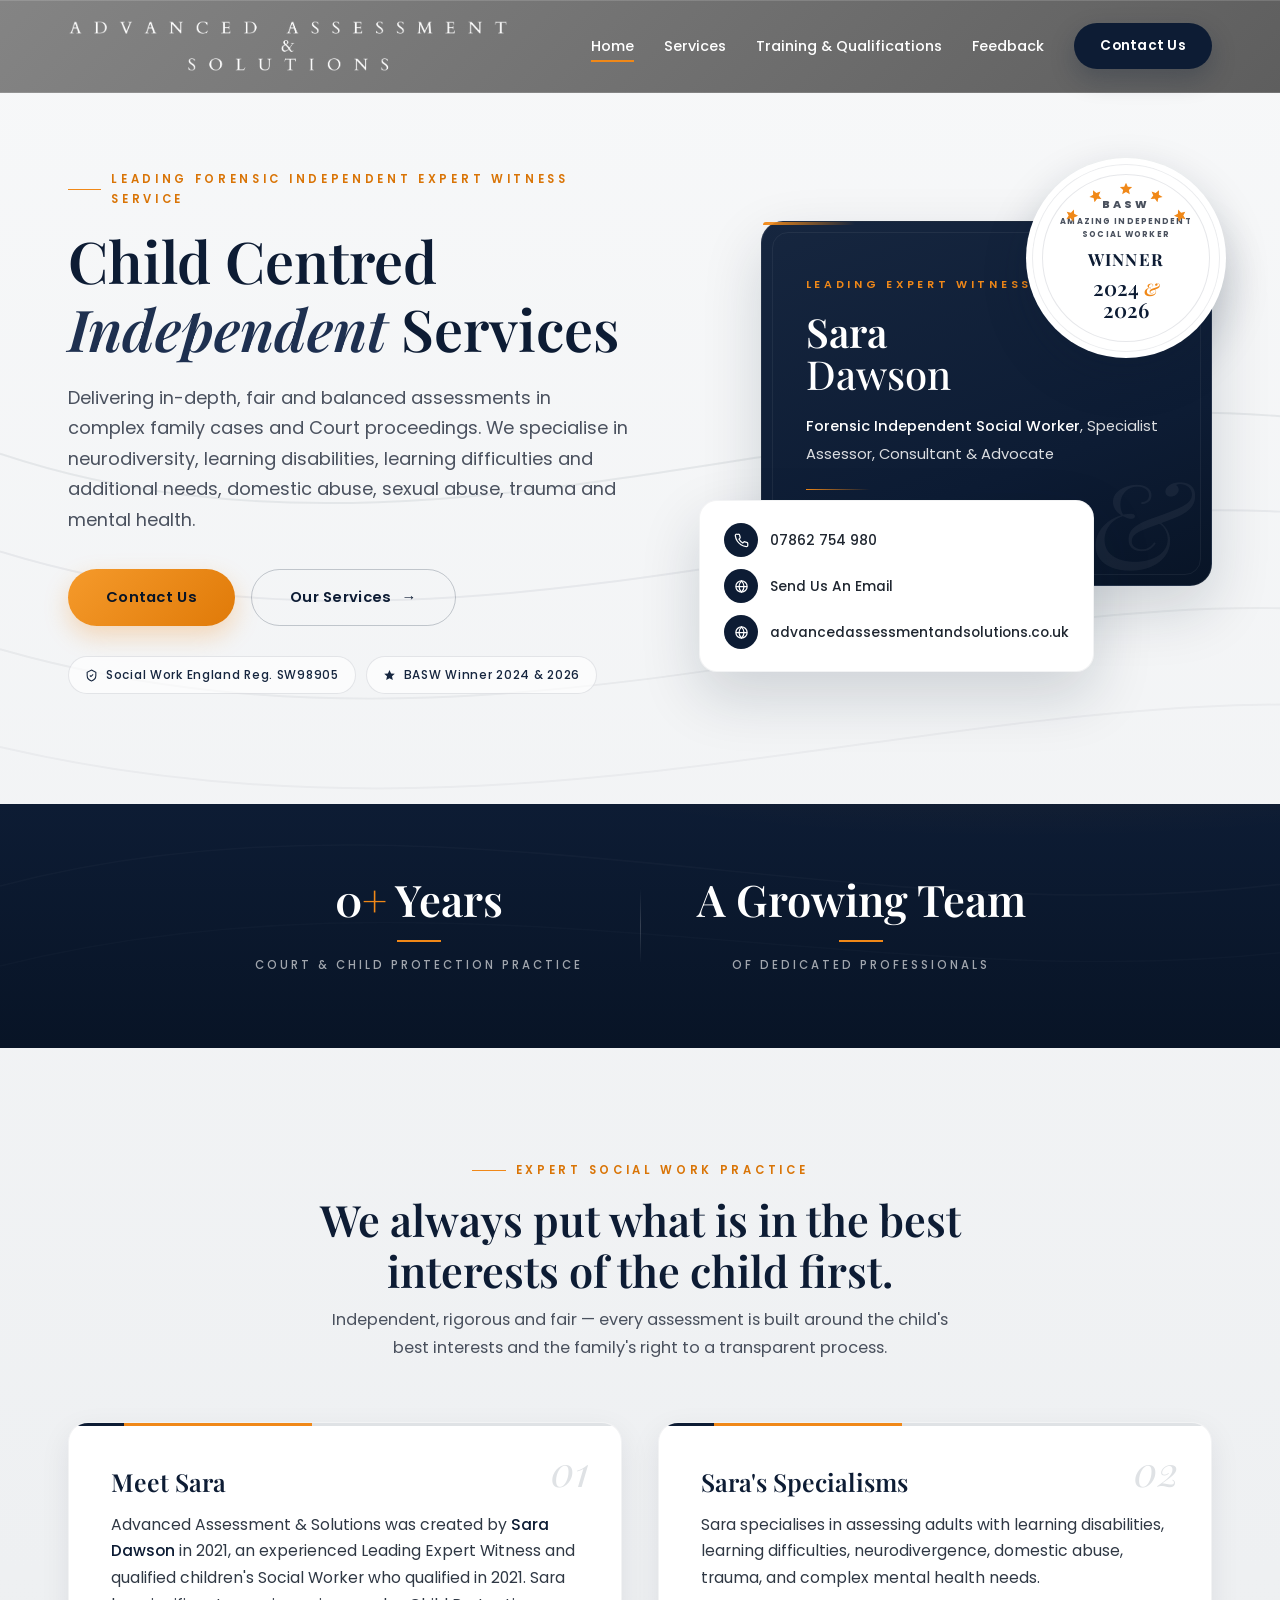
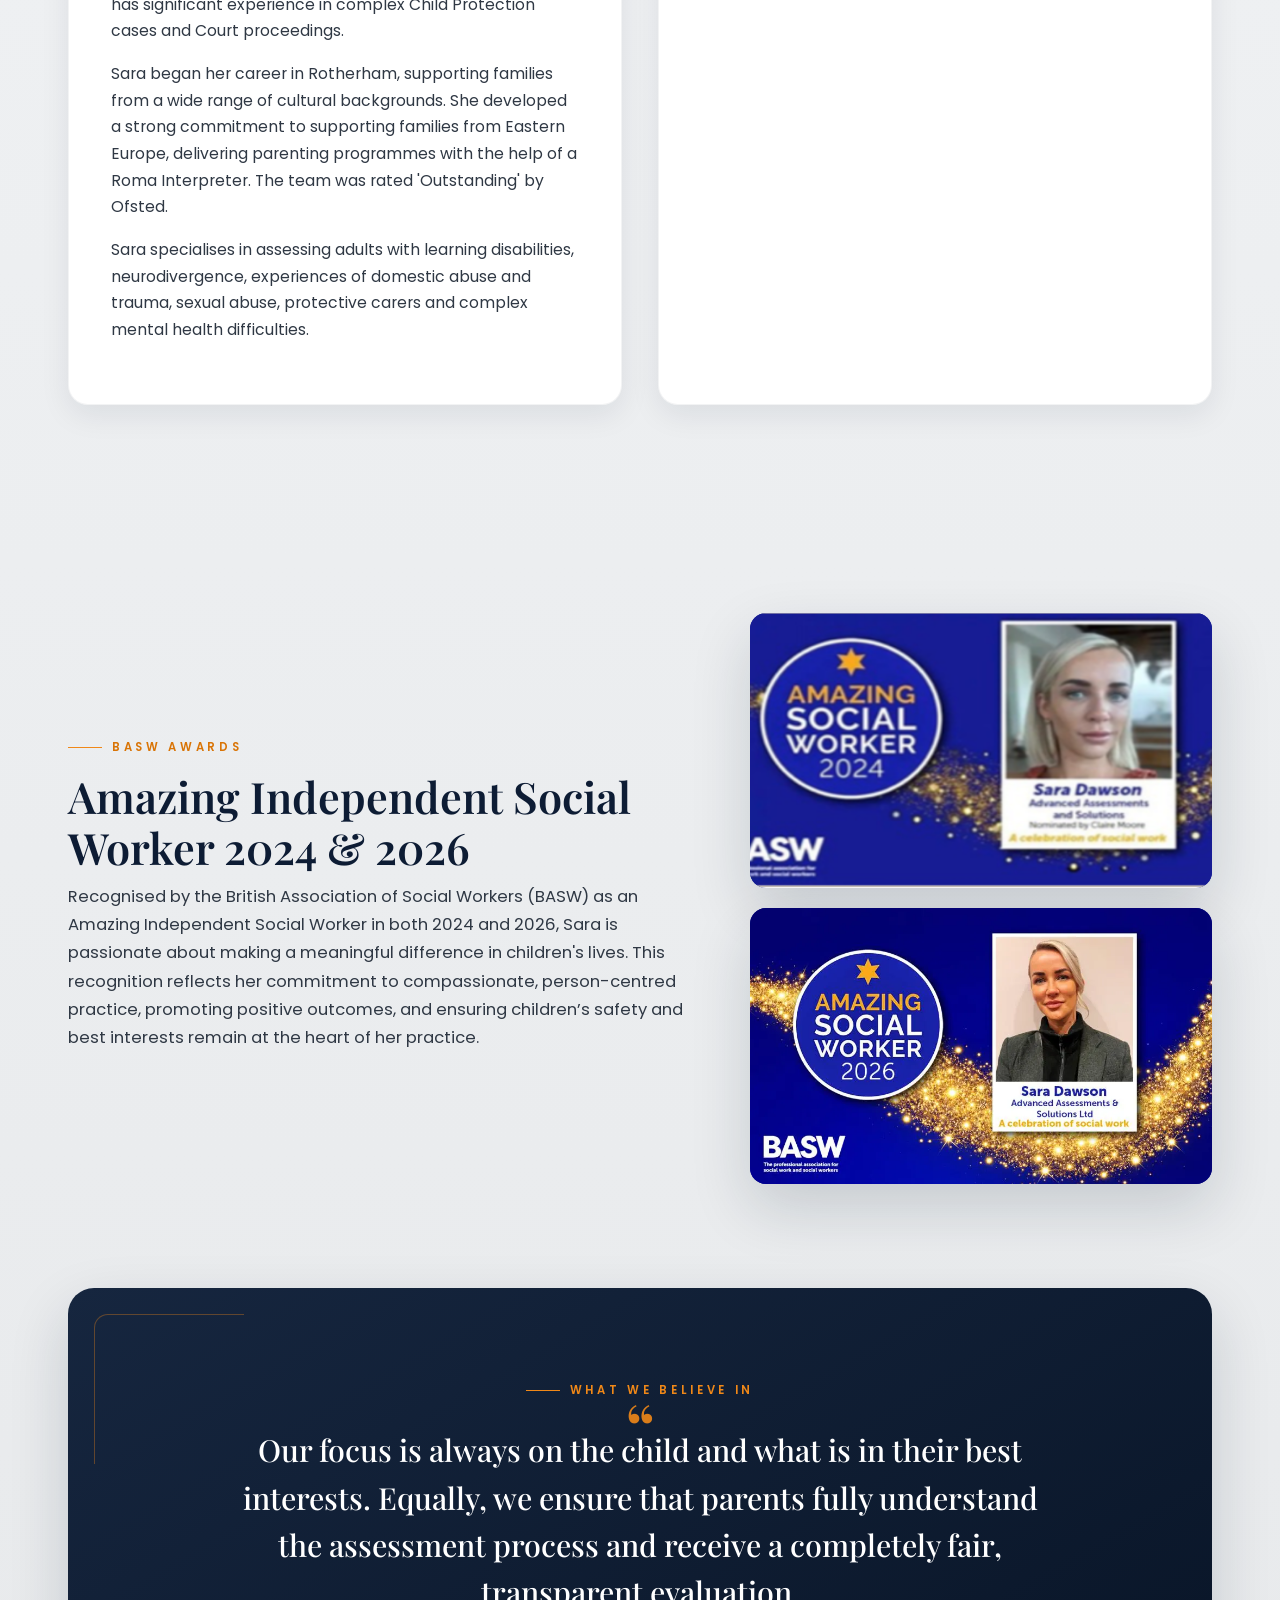
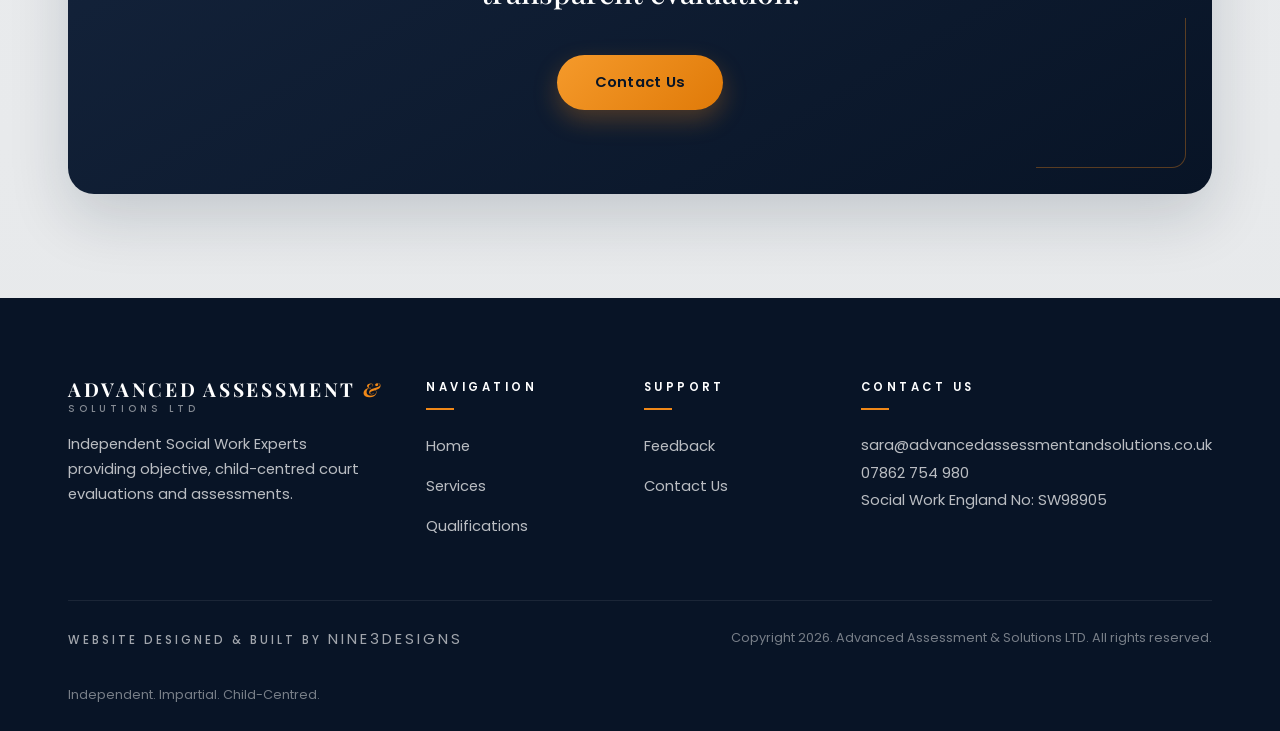
==== index.html @ 2640bdf4 "c" ====
<!DOCTYPE html>
<html lang="en-GB">
<head>
<meta charset="UTF-8">
<meta name="viewport" content="width=device-width, initial-scale=1.0">
<title>Advanced Assessment &amp; Solutions LTD | Independent Social Work Experts</title>
<meta name="description" content="Independent expert witness practice delivering child-centred court assessments, safeguarding, risk and carer assessments across the UK.">
<link rel="icon" href="data:image/svg+xml,%3Csvg xmlns='http://www.w3.org/2000/svg' viewBox='0 0 64 64'%3E%3Ccircle cx='32' cy='32' r='30' fill='%230d1c34'/%3E%3Ctext x='32' y='42' font-family='Georgia' font-size='26' fill='%23f08818' text-anchor='middle'%3EA%3C/text%3E%3C/svg%3E">
<link rel="preconnect" href="https://fonts.googleapis.com">
<link rel="preconnect" href="https://fonts.gstatic.com" crossorigin>
<link href="https://fonts.googleapis.com/css2?family=Playfair+Display:ital,wght@0,500;0,600;0,700;1,500;1,600&family=Poppins:wght@300;400;500;600&display=swap" rel="stylesheet">
<link rel="stylesheet" href="assets/css/style.css">
</head>
<body>

<!-- ================= HEADER ================= -->
<header class="header" id="header">
  <div class="container nav-container">
    <a href="index.html" class="brand-logo" aria-label="Advanced Assessment &amp; Solutions Ltd — Home">
      <img src="assets/images/logo-nav.png" alt="Advanced Assessment & Solutions Ltd">
    </a>
    <ul class="nav-links" id="navLinks">
      <li><a href="index.html" class="active">Home</a></li>
      <li><a href="services.html">Services</a></li>
      <li><a href="training.html">Training &amp; Qualifications</a></li>
      <li><a href="feedback.html">Feedback</a></li>
      <li><a href="contact.html" class="btn btn-navy">Contact Us</a></li>
    </ul>
    <button class="nav-toggle" id="navToggle" aria-label="Toggle navigation" aria-expanded="false">
      <span></span><span></span><span></span>
    </button>
  </div>
</header>

<!-- ================= HERO ================= -->
<section class="hero">
  <svg class="hero-contours" viewBox="0 0 1440 320" preserveAspectRatio="none" aria-hidden="true">
    <g fill="none" stroke="#0d1c34" stroke-width="1">
      <path d="M0,120 C240,200 480,60 720,110 C960,160 1200,40 1440,90" opacity=".07"/>
      <path d="M0,170 C260,250 500,110 740,160 C980,210 1220,90 1440,140" opacity=".06"/>
      <path d="M0,220 C280,300 520,160 760,210 C1000,260 1240,140 1440,190" opacity=".05"/>
      <path d="M0,270 C300,340 540,210 780,260 C1020,300 1260,190 1440,240" opacity=".04"/>
    </g>
  </svg>
  <div class="container hero-grid">
    <div class="hero-copy">
      <span class="kicker">Leading Forensic Independent Expert Witness Service</span>
      <h1>Child Centred <em>Independent</em> Services</h1>
      <p class="lead">Delivering in-depth, fair and balanced assessments in complex family cases and Court proceedings. We specialise in neurodiversity, learning disabilities, learning difficulties and additional needs, domestic abuse, sexual abuse, trauma and mental health.</p>
      <div class="hero-ctas">
        <a href="contact.html" class="btn btn-primary">Contact Us</a>
        <a href="services.html" class="btn btn-ghost">Our Services <span class="arrow">&rarr;</span></a>
      </div>
      <div class="hero-trust">
        <span class="trust-chip">
          <svg viewBox="0 0 24 24" fill="none" stroke="currentColor" stroke-width="2"><path d="M12 2l8 4v6c0 5-3.5 8.5-8 10-4.5-1.5-8-5-8-10V6l8-4z"/><path d="M9 12l2 2 4-4"/></svg>
          Social Work England Reg. SW98905
        </span>
        <span class="trust-chip">
          <svg viewBox="0 0 24 24" fill="currentColor"><path d="M12 2l2.9 6.3 6.9.6-5.2 4.6 1.5 6.7L12 16.9 5.9 20.2l1.5-6.7L2.2 8.9l6.9-.6L12 2z"/></svg>
          BASW Winner 2024 &amp; 2026
        </span>
      </div>
    </div>

    <div class="hero-visual">
      <div class="medallion">
        <div class="inner">
          <div class="stars">
            <svg viewBox="0 0 24 24"><path d="M12 2l2.9 6.3 6.9.6-5.2 4.6 1.5 6.7L12 16.9 5.9 20.2l1.5-6.7L2.2 8.9l6.9-.6L12 2z"/></svg>
            <svg viewBox="0 0 24 24"><path d="M12 2l2.9 6.3 6.9.6-5.2 4.6 1.5 6.7L12 16.9 5.9 20.2l1.5-6.7L2.2 8.9l6.9-.6L12 2z"/></svg>
            <svg viewBox="0 0 24 24"><path d="M12 2l2.9 6.3 6.9.6-5.2 4.6 1.5 6.7L12 16.9 5.9 20.2l1.5-6.7L2.2 8.9l6.9-.6L12 2z"/></svg>
            <svg viewBox="0 0 24 24"><path d="M12 2l2.9 6.3 6.9.6-5.2 4.6 1.5 6.7L12 16.9 5.9 20.2l1.5-6.7L2.2 8.9l6.9-.6L12 2z"/></svg>
            <svg viewBox="0 0 24 24"><path d="M12 2l2.9 6.3 6.9.6-5.2 4.6 1.5 6.7L12 16.9 5.9 20.2l1.5-6.7L2.2 8.9l6.9-.6L12 2z"/></svg>
          </div>
          <span class="org">BASW</span>
          <span class="role">Amazing Independent<br>Social Worker</span>
          <span class="win">WINNER</span>
          <span class="yr">2024 <span class="amp">&amp;</span><br>2026</span>
        </div>
      </div>

      <div class="cred-panel">
        <span class="cred-role">Leading Expert Witness</span>
        <div class="cred-name">Sara <span>Dawson</span></div>
        <span class="cred-mark" aria-hidden="true">&amp;</span>
        <div class="cred-lines">
          <b>Forensic Independent Social Worker</b>, Specialist Assessor, Consultant &amp; Advocate
        </div>
        <div class="cred-divider"></div>
        <span class="cred-reg"><span class="dot"></span> Social Work England No: SW98905</span>
      </div>

      <div class="contact-card">
        <a class="pill" href="tel:07862754980">
          <span class="icon"><svg viewBox="0 0 24 24" fill="none" stroke="currentColor" stroke-width="2"><path d="M22 16.9v3a2 2 0 0 1-2.2 2 19.8 19.8 0 0 1-8.6-3.1 19.5 19.5 0 0 1-6-6A19.8 19.8 0 0 1 2.1 4.2 2 2 0 0 1 4.1 2h3a2 2 0 0 1 2 1.7c.13.96.36 1.9.7 2.8a2 2 0 0 1-.45 2.1L8.1 9.9a16 16 0 0 0 6 6l1.3-1.3a2 2 0 0 1 2.1-.45c.9.34 1.84.57 2.8.7A2 2 0 0 1 22 16.9z"/></svg></span>
          07862 754 980
        </a>
        <a class="pill" href="https://advancedassessmentandsolutions.co.uk" target="_blank" rel="noopener">
                  <span class="icon"><svg viewBox="0 0 24 24" fill="none" stroke="currentColor" stroke-width="2"><circle cx="12" cy="12" r="9"/><path d="M3 12h18M12 3c2.5 2.6 4 5.6 4 9s-1.5 6.4-4 9c-2.5-2.6-4-5.6-4-9s1.5-6.4 4-9z"/></svg></span>
         Send Us An Email
        </a>
        <a class="pill" href="https://advancedassessmentandsolutions.co.uk" target="_blank" rel="noopener">
          <span class="icon"><svg viewBox="0 0 24 24" fill="none" stroke="currentColor" stroke-width="2"><circle cx="12" cy="12" r="9"/><path d="M3 12h18M12 3c2.5 2.6 4 5.6 4 9s-1.5 6.4-4 9c-2.5-2.6-4-5.6-4-9s1.5-6.4 4-9z"/></svg></span>
          advancedassessmentandsolutions.co.uk
        </a>
      </div>
    </div>
  </div>
</section>

<!-- ================= STATS ================= -->
<section class="stats-bar">
  <svg class="contours" viewBox="0 0 1440 320" preserveAspectRatio="none" aria-hidden="true">
    <g fill="none" stroke="#ffffff" stroke-width="1">
      <path d="M0,200 C300,120 600,260 900,180 C1140,120 1320,220 1440,180" opacity=".05"/>
      <path d="M0,250 C320,170 620,300 920,220 C1160,160 1330,260 1440,230" opacity=".04"/>
    </g>
  </svg>
  <div class="container stats-grid">
    <div class="stat-item reveal">
      <div class="stat-value"><span class="counter" data-count="13">0</span><span class="plus">+</span> Years</div>
      <div class="stat-rule"></div>
      <div class="stat-label">Court &amp; Child Protection Practice</div>
    </div>
    <div class="stat-item reveal" style="--d:.24s">
      <div class="stat-value">A Growing Team</div>
      <div class="stat-rule"></div>
      <div class="stat-label">Of Dedicated Professionals</div>
    </div>
  </div>
</section>

<!-- ================= EXPERTISE ================= -->
<section class="section">
  <div class="container">
    <div class="section-head reveal">
      <span class="kicker" style="justify-content:center">Expert Social Work Practice</span>
      <h2 class="h2">We always put what is in the best interests of the child first.</h2>
      <p class="sub">Independent, rigorous and fair — every assessment is built around the child's best interests and the family's right to a transparent process.</p>
    </div>
    <div class="expertise-grid">
      <article class="card reveal">
        <span class="card-num">01</span>
        <h3>Meet Sara</h3>
        <p>Advanced Assessment &amp; Solutions was created by <b>Sara Dawson</b> in 2021, an experienced Leading Expert Witness and qualified children's Social Worker who qualified in 2021. Sara has significant experience in complex Child Protection cases and Court proceedings.</p>
        <p>Sara began her career in Rotherham, supporting families from a wide range of cultural backgrounds. She developed a strong commitment to supporting families from Eastern Europe, delivering parenting programmes with the help of a Roma Interpreter. The team was rated 'Outstanding' by Ofsted.</p>
        <p>Sara specialises in assessing adults with learning disabilities, neurodivergence, experiences of domestic abuse and trauma, sexual abuse, protective carers and complex mental health difficulties.</p>
      </article>
      <article class="card reveal" style="--d:.15s">
        <span class="card-num">02</span>
        <h3>Sara's Specialisms</h3>
        <p>Sara specialises in assessing adults with learning disabilities, learning difficulties, neurodivergence, domestic abuse, trauma, and complex mental health needs.</p>
      </article>
    </div>
  </div>
</section>

<!-- ================= BASW AWARDS ================= -->
<section class="section">
  <div class="container">
    <div class="awards-grid">
      <div class="reveal">
        <span class="kicker">BASW Awards</span>
        <h2 class="h2">Amazing Independent Social Worker 2024 &amp; 2026</h2>
        <p>Recognised by the British Association of Social Workers (BASW) as an Amazing Independent Social Worker in both 2024 and 2026, Sara is passionate about making a meaningful difference in children's lives. This recognition reflects her commitment to compassionate, person-centred practice, promoting positive outcomes, and ensuring children&rsquo;s safety and best interests remain at the heart of her practice.</p>
      </div>
      <div class="award-photos reveal" style="--d:.15s">
        <figure class="award-photo">
          <img src="assets/images/basw-2024.png" alt="Sara Dawson &mdash; BASW Amazing Independent Social Worker 2024">
        </figure>
        <figure class="award-photo">
          <img src="assets/images/basw-2026.png" alt="Sara Dawson &mdash; BASW Amazing Independent Social Worker 2026">
        </figure>
      </div>
    </div>
  </div>
</section>

<!-- ================= ETHOS ================= -->
<section class="ethos-wrap">
  <div class="container">
    <div class="ethos reveal">
      <svg class="contours" viewBox="0 0 1440 320" preserveAspectRatio="none" aria-hidden="true">
        <g fill="none" stroke="#ffffff" stroke-width="1">
          <path d="M0,220 C280,140 560,280 840,200 C1080,140 1280,240 1440,200" opacity=".06"/>
          <path d="M0,270 C300,190 580,320 860,240 C1100,180 1300,280 1440,250" opacity=".05"/>
        </g>
      </svg>
      <span class="kicker">What We Believe In</span>
      <blockquote>Our focus is always on the child and what is in their best interests. Equally, we ensure that parents fully understand the assessment process and receive a completely fair, transparent evaluation.</blockquote>
      <a href="contact.html" class="btn btn-primary">Contact Us</a>
    </div>
  </div>
</section>

<!-- ================= FOOTER ================= -->
<footer class="footer">
  <div class="container">
    <div class="footer-grid">
      <div class="footer-brand">
        <a href="index.html" class="brand-logo">
          <span class="title">ADVANCED ASSESSMENT <span class="amp">&amp;</span></span>
          <span class="subtitle" style="color:rgba(255,255,255,.5)">Solutions Ltd</span>
        </a>
        <p>Independent Social Work Experts providing objective, child-centred court evaluations and assessments.</p>
      </div>
      <div>
        <h5>Navigation</h5>
        <ul>
          <li><a href="index.html">Home</a></li>
          <li><a href="services.html">Services</a></li>
          <li><a href="training.html">Qualifications</a></li>
            </ul>
      </div>
      <div>
        <h5>Support</h5>
        <ul>
          <li><a href="feedback.html">Feedback</a></li>
          <li><a href="contact.html">Contact Us</a></li>
        </ul>
      </div>
      <div class="footer-contact">
        <h5>Contact Us</h5>
        <p>
          <a href="mailto:sara@advancedassessmentandsolutions.co.uk">sara@advancedassessmentandsolutions.co.uk</a><br>
          <a href="tel:07862754980">07862 754 980</a><br>
          Social Work England No: SW98905
        </p>
      </div>
    </div>
    <div class="footer-bottom">
      <p class="stat-label">Website designed &amp; built by <a href="https://nine3designs.co.uk">Nine3Designs</a></p>
      <span>Copyright 2026. Advanced Assessment &amp; Solutions LTD. All rights reserved.</span>
      <span>Independent. Impartial. Child-Centred.</span>
    </div>
  </div>
</footer>

<script src="assets/js/main.js" defer></script>
</body>
</html>
---- assets/css/style.css ----
/* ==========================================================
   ADVANCED ASSESSMENT & SOLUTIONS — PREMIUM RESTYLE v2
   Palette drawn from the approved roller banner:
   deep navy · silver gradient · slate · amber accent
   ========================================================== */
:root{
  --navy-950:#081426;
  --navy-900:#0d1c34;
  --navy-800:#16263f;
  --navy-700:#1e3050;
  --ink:#1f2630;
  --body:#2f3844;
  --slate:#4a515e;
  --silver-50:#f6f7f8;
  --silver-100:#eef0f2;
  --silver-300:#dfe2e5;
  --paper:#ffffff;
  --amber:#f08818;
  --amber-deep:#d97406;
  --amber-tint:#fdebd7;
  --serif:'Playfair Display',Georgia,serif;
  --sans:'Poppins',-apple-system,BlinkMacSystemFont,sans-serif;
  --ease:cubic-bezier(.16,1,.3,1);
  --shadow-soft:0 10px 30px rgba(13,28,52,.08);
  --shadow-lift:0 24px 60px rgba(13,28,52,.16);
}
*,*::before,*::after{box-sizing:border-box;margin:0;padding:0}
html{scroll-behavior:smooth}
body{
  font-family:var(--sans);
  color:var(--body);
  background:linear-gradient(180deg,#f7f8f9 0%,#eef0f2 40%,#e6e8ea 100%);
  line-height:1.7;
  font-size:16.5px;
  -webkit-font-smoothing:antialiased;
  overflow-x:hidden;
}
h1,h2,h3,h4{font-family:var(--serif);color:var(--navy-900);line-height:1.18;font-weight:600}
p{margin-bottom:1rem}
a{text-decoration:none;color:inherit;transition:color .3s var(--ease)}
img,svg{display:block}
.container{max-width:1200px;margin:0 auto;padding:0 28px;width:100%}

/* ---------- shared type helpers ---------- */
.kicker{
  display:inline-flex;align-items:center;gap:10px;
  font-size:.72rem;font-weight:600;letter-spacing:.32em;text-transform:uppercase;
  color:var(--amber-deep);
}
.kicker::before{content:'';width:34px;height:1px;background:var(--amber)}
.h2{font-size:clamp(1.9rem,3.6vw,2.7rem);margin:14px 0 10px}
.sub{max-width:640px;color:var(--slate);font-weight:400;font-size:1.02rem}

/* ---------- buttons ---------- */
.btn{
  position:relative;display:inline-flex;align-items:center;justify-content:center;gap:10px;
  padding:15px 38px;border-radius:999px;font-weight:600;font-size:.92rem;
  letter-spacing:.02em;overflow:hidden;cursor:pointer;border:none;
  transition:transform .35s var(--ease),box-shadow .35s var(--ease),background .35s var(--ease),color .35s var(--ease),border-color .35s var(--ease);
}
.btn::after{ /* shine sweep */
  content:'';position:absolute;top:0;left:-80%;width:50%;height:100%;
  background:linear-gradient(105deg,transparent,rgba(255,255,255,.35),transparent);
  transform:skewX(-20deg);transition:left .6s var(--ease);
}
.btn:hover::after{left:130%}
.btn-primary{
  background:linear-gradient(135deg,#f59a2b,#e07a08);color:var(--navy-950);
  box-shadow:0 10px 24px rgba(240,136,24,.28);
}
.btn-primary:hover{transform:translateY(-3px);box-shadow:0 16px 34px rgba(240,136,24,.4)}
.btn-ghost{
  background:transparent;color:var(--navy-900);
  border:1.5px solid rgba(13,28,52,.22);
}
.btn-ghost:hover{border-color:var(--navy-900);background:rgba(255,255,255,.7);transform:translateY(-3px)}
.btn-navy{background:var(--navy-900);color:#fff;box-shadow:0 10px 24px rgba(13,28,52,.25)}
.btn-navy:hover{background:var(--navy-700);transform:translateY(-3px)}

/* ==========================================================
   HEADER — ivory glass, condenses on scroll
   ========================================================== */
.header{
  position:fixed;top:0;left:0;right:0;z-index:1000;
  background:rgba(255,255,255,.82);
  -webkit-backdrop-filter:blur(14px);backdrop-filter:blur(14px);
  border-bottom:1px solid rgba(13,28,52,.07);
  transition:padding .4s var(--ease),box-shadow .4s var(--ease),background .4s var(--ease);
}
.header .nav-container{display:flex;justify-content:space-between;align-items:center;height:92px;transition:height .4s var(--ease)}
.header.scrolled{background:rgba(255,255,255,.94);box-shadow:0 8px 30px rgba(13,28,52,.09)}
.header.scrolled .nav-container{height:66px}
.brand-logo{display:flex;flex-direction:column;line-height:1.15}
.brand-logo .title{
  font-family:var(--serif);font-size:1.28rem;font-weight:700;letter-spacing:.14em;
  color:var(--navy-900);white-space:nowrap;
}
.brand-logo .title .amp{color:var(--amber);font-style:italic}
.brand-logo .subtitle{
  font-size:.6rem;letter-spacing:.42em;text-transform:uppercase;color:var(--slate);
  font-weight:500;margin-top:3px;
}
.nav-links{display:flex;gap:30px;align-items:center;list-style:none}
.nav-links a:not(.btn){
  font-weight:500;font-size:.9rem;color:var(--navy-900);position:relative;padding:6px 0;
}
.nav-links a:not(.btn)::after{
  content:'';position:absolute;bottom:0;left:50%;width:0;height:2px;background:var(--amber);
  transition:width .35s var(--ease),left .35s var(--ease);
}
.nav-links a:not(.btn):hover::after,.nav-links a.active::after{width:100%;left:0}
.nav-links .btn{padding:11px 26px;font-size:.85rem}
.nav-toggle{display:none;background:none;border:none;cursor:pointer;padding:8px}
.nav-toggle span{display:block;width:22px;height:2px;background:var(--navy-900);margin:5px 0;transition:all .3s var(--ease)}

/* ==========================================================
   HERO — silver canvas, drifting contours, credential panel
   ========================================================== */
.hero{
  position:relative;padding:170px 0 110px;overflow:hidden;
}
.hero-contours{
  position:absolute;left:0;right:0;bottom:-40px;width:220%;max-width:none;
  animation:drift 46s linear infinite alternate;
  pointer-events:none;
}
@keyframes drift{from{transform:translateX(-6%)}to{transform:translateX(0%)}}
.hero-grid{
  position:relative;display:grid;grid-template-columns:1.05fr .95fr;gap:64px;align-items:center;
}
.hero-copy>*{opacity:0;transform:translateY(26px);animation:rise .9s var(--ease) forwards}
.hero-copy .kicker{animation-delay:.05s}
.hero-copy h1{animation-delay:.15s;font-size:clamp(2.4rem,4.6vw,3.6rem);margin:18px 0 20px}
.hero-copy h1 em{font-style:italic;color:var(--navy-700)}
.hero-copy .lead{font-size:1.12rem;font-weight:400;color:var(--slate);max-width:560px;margin-bottom:34px;animation-delay:.25s}
.hero-ctas{display:flex;gap:16px;flex-wrap:wrap;animation-delay:.35s;margin-bottom:30px}
.hero-trust{display:flex;gap:10px;flex-wrap:wrap;animation-delay:.5s}
.trust-chip{
  display:inline-flex;align-items:center;gap:8px;font-size:.74rem;font-weight:500;
  letter-spacing:.06em;color:var(--navy-800);
  background:rgba(255,255,255,.65);border:1px solid rgba(13,28,52,.1);
  padding:8px 16px;border-radius:999px;backdrop-filter:blur(6px);
}
.trust-chip svg{width:13px;height:13px;flex:none}

@keyframes rise{to{opacity:1;transform:none}}

/* --- credential composition (right) --- */
.hero-visual{position:relative;min-height:480px}
.cred-panel{
  position:absolute;inset:6% 0 18% 12%;
  background:linear-gradient(160deg,var(--navy-800) 0%,var(--navy-900) 65%,var(--navy-950) 100%);
  border-radius:22px;border:1px solid rgba(255,255,255,.08);
  box-shadow:var(--shadow-lift);
  padding:46px 44px;color:#fff;display:flex;flex-direction:column;justify-content:center;
  opacity:0;animation:rise 1s var(--ease) .3s forwards;
}
.cred-panel::before{ /* amber corner accent */
  content:'';position:absolute;top:0;left:1px;width:92px;height:3px;
  background:linear-gradient(270deg,transparent,var(--amber));
  border-radius:22px 0 8px 0;
}
.cred-mark{position:absolute;right:22px;bottom:6px;font-family:var(--serif);font-style:italic;font-size:7.5rem;line-height:1;color:rgba(255,255,255,.055);pointer-events:none;user-select:none}
.cred-panel::after{
  content:'';position:absolute;inset:10px;border:1px solid rgba(255,255,255,.06);border-radius:16px;pointer-events:none;
}
.cred-role{
  font-size:.68rem;letter-spacing:.34em;text-transform:uppercase;color:var(--amber);
  font-weight:600;margin-bottom:16px;
}
.cred-name{font-family:var(--serif);font-size:2.5rem;font-weight:600;color:#fff;line-height:1.05;margin-bottom:18px}
.cred-name span{display:block;font-style:normal;font-weight:500}
.cred-lines{font-size:.92rem;font-weight:400;color:rgba(255,255,255,.85);line-height:1.9}
.cred-lines b{font-weight:500;color:#fff}
.cred-divider{height:1px;background:linear-gradient(90deg,var(--amber),transparent);margin:20px 0;width:64px}
.cred-reg{
  display:inline-flex;align-items:center;gap:10px;font-size:.78rem;letter-spacing:.08em;
  color:rgba(255,255,255,.75);
}
.cred-reg .dot{width:7px;height:7px;border-radius:50%;background:var(--amber);box-shadow:0 0 12px rgba(240,136,24,.8)}

.contact-card{
  position:absolute;left:0;bottom:0;z-index:3;
  background:var(--paper);border-radius:18px;box-shadow:var(--shadow-lift);
  padding:22px 24px;display:flex;flex-direction:column;gap:12px;min-width:320px;
  border:1px solid rgba(13,28,52,.05);
  opacity:0;animation:rise .9s var(--ease) .55s forwards;
}
.pill{
  display:flex;align-items:center;gap:12px;font-size:.86rem;font-weight:500;color:var(--ink);
  transition:transform .3s var(--ease);
}
.pill:hover{transform:translateX(4px)}
.pill .icon{
  width:34px;height:34px;border-radius:50%;background:var(--navy-900);color:#fff;
  display:flex;align-items:center;justify-content:center;flex:none;
  transition:background .3s var(--ease);
}
.pill:hover .icon{background:var(--amber-deep)}
.pill .icon svg{width:15px;height:15px}

.medallion{
  position:absolute;top:-34px;right:-14px;z-index:4;width:200px;height:200px;--star-r:69px;--star:15px;
  opacity:0;animation:rise 1s var(--ease) .7s forwards;
}
.medallion .inner{
  width:100%;height:100%;border-radius:50%;background:#fff;
  border:6px solid rgba(255,255,255,.9);
  box-shadow:0 18px 44px rgba(13,28,52,.22),inset 0 0 0 1px rgba(13,28,52,.08),inset 0 0 0 10px #fff,inset 0 0 0 11px rgba(13,28,52,.1);
  display:flex;flex-direction:column;align-items:center;justify-content:center;text-align:center;
  animation:float 7s ease-in-out infinite;
}
@keyframes float{0%,100%{transform:translateY(0)}50%{transform:translateY(-10px)}}
.medallion .stars{position:absolute;inset:0;pointer-events:none}
.medallion .stars svg{position:absolute;top:50%;left:50%;width:var(--star);height:var(--star);fill:var(--amber)}
.medallion .stars svg:nth-child(1){transform:translate(-50%,-50%) rotate(-52deg) translateY(calc(-1*var(--star-r)))}
.medallion .stars svg:nth-child(2){transform:translate(-50%,-50%) rotate(-26deg) translateY(calc(-1*var(--star-r)))}
.medallion .stars svg:nth-child(3){transform:translate(-50%,-50%) translateY(calc(-1*var(--star-r)))}
.medallion .stars svg:nth-child(4){transform:translate(-50%,-50%) rotate(26deg) translateY(calc(-1*var(--star-r)))}
.medallion .stars svg:nth-child(5){transform:translate(-50%,-50%) rotate(52deg) translateY(calc(-1*var(--star-r)))}
.medallion .org{font-family:var(--sans);font-size:.68rem;font-weight:800;letter-spacing:.26em;color:var(--slate)}
.medallion .role{font-family:var(--sans);font-size:.5rem;font-weight:700;letter-spacing:.14em;color:var(--slate);text-transform:uppercase;line-height:1.55;margin-top:2px}
.medallion .win{font-family:var(--serif);font-size:1.05rem;font-weight:700;color:var(--navy-900);letter-spacing:.06em;margin-top:4px}
.medallion .yr{font-family:var(--serif);font-size:1.3rem;font-weight:600;color:var(--navy-900);line-height:1.05;margin-top:3px}
.medallion .yr .amp{color:var(--amber);font-style:italic;font-size:1.1rem}

/* ==========================================================
   STATS BAND — navy, animated counters
   ========================================================== */
.stats-bar{
  position:relative;background:
    radial-gradient(1200px 300px at 80% -60%,rgba(240,136,24,.12),transparent 60%),
    linear-gradient(180deg,var(--navy-900),var(--navy-950));
  color:#fff;padding:72px 0;overflow:hidden;
}
.stats-bar .contours{position:absolute;inset:auto 0 -30px 0;width:180%;opacity:.5;pointer-events:none}
.stats-grid{position:relative;display:grid;grid-template-columns:repeat(2,1fr);gap:40px;text-align:center;max-width:900px;margin:0 auto}
.stat-item{position:relative;padding:0 12px}
.stat-item + .stat-item::before{
  content:'';position:absolute;left:-20px;top:12%;height:76%;width:1px;
  background:linear-gradient(180deg,transparent,rgba(255,255,255,.18),transparent);
}
.stat-value{
  font-family:var(--serif);font-size:clamp(2rem,3.4vw,2.9rem);font-weight:600;color:#fff;
  line-height:1.1;
}
.stat-value .plus{color:var(--amber)}
.stat-rule{width:44px;height:2px;background:var(--amber);margin:16px auto 14px;transform:scaleX(0);transition:transform .8s var(--ease) .3s}
.stat-item.in .stat-rule{transform:scaleX(1)}
.stat-label{font-size:.72rem;letter-spacing:.26em;text-transform:uppercase;color:rgba(255,255,255,.62);font-weight:500}

/* ==========================================================
   SECTION — expertise cards
   ========================================================== */
.section{padding:104px 0}
.section-head{text-align:center;max-width:720px;margin:0 auto 60px}
.section-head .sub{margin:0 auto}
.expertise-grid{display:grid;grid-template-columns:1fr 1fr;gap:36px;align-items:stretch}
.card{
  position:relative;background:var(--paper);border-radius:20px;padding:44px 42px;
  box-shadow:var(--shadow-soft);border:1px solid rgba(13,28,52,.05);
  transition:transform .5s var(--ease),box-shadow .5s var(--ease);
  overflow:hidden;
}
.card::before{ /* top hairline: navy base, amber segment slides */
  content:'';position:absolute;top:0;left:0;right:0;height:3px;
  background:linear-gradient(90deg,var(--navy-900) 55%,var(--amber) 55%,var(--amber) 72%,var(--silver-300) 72%);
  background-size:200% 100%;background-position:100% 0;
  transition:background-position .6s var(--ease);
}
.card:hover{transform:translateY(-8px);box-shadow:var(--shadow-lift)}
.card:hover::before{background-position:0 0}
.card h3{font-size:1.55rem;margin-bottom:16px}
.card p{font-weight:400;font-size:.98rem}
.card p b{font-weight:500;color:var(--navy-900)}
.card-num{
  position:absolute;top:26px;right:32px;font-family:var(--serif);font-style:italic;
  font-size:2.6rem;color:var(--silver-300);line-height:1;transition:color .4s var(--ease);
}
.card:hover .card-num{color:var(--amber-tint)}
.text-link{
  display:inline-flex;align-items:center;gap:8px;font-weight:600;font-size:.9rem;color:var(--navy-900);
  position:relative;padding-bottom:2px;
}
.text-link::after{content:'';position:absolute;bottom:0;left:0;width:100%;height:1.5px;background:var(--amber);transform:scaleX(.35);transform-origin:left;transition:transform .4s var(--ease)}
.text-link:hover::after{transform:scaleX(1)}
.text-link .arrow{transition:transform .3s var(--ease)}
.text-link:hover .arrow{transform:translateX(4px)}

/* ==========================================================
   ETHOS — navy quote panel
   ========================================================== */
.ethos-wrap{padding:0 0 104px}
.ethos{
  position:relative;background:linear-gradient(150deg,var(--navy-800),var(--navy-950));
  border-radius:26px;padding:84px 60px;text-align:center;color:#fff;overflow:hidden;
  box-shadow:var(--shadow-lift);
}
.ethos .contours{position:absolute;inset:auto -10% -60% -10%;width:120%;opacity:.45;pointer-events:none}
.ethos::before,.ethos::after{
  content:'';position:absolute;width:150px;height:150px;border:1px solid rgba(240,136,24,.35);pointer-events:none;
}
.ethos::before{top:26px;left:26px;border-right:none;border-bottom:none;border-top-left-radius:14px}
.ethos::after{bottom:26px;right:26px;border-left:none;border-top:none;border-bottom-right-radius:14px}
.ethos .kicker{color:var(--amber);justify-content:center}
.ethos .kicker::before{background:var(--amber)}
.ethos blockquote{
  position:relative;font-family:var(--serif);font-style:normal;font-weight:500;
  font-size:clamp(1.35rem,2.6vw,1.9rem);line-height:1.55;color:#fff;
  max-width:820px;margin:26px auto 40px;
}
.ethos blockquote::before{content:'\201C';position:absolute;top:-34px;left:50%;transform:translateX(-50%);font-size:4.4rem;color:var(--amber);opacity:.9;font-style:normal;line-height:1}

/* ==========================================================
   FOOTER
   ========================================================== */
.footer{background:var(--navy-950);color:rgba(255,255,255,.72);padding:80px 0 0}
.footer-grid{display:grid;grid-template-columns:1.4fr 1fr 1fr 1.3fr;gap:44px;padding-bottom:60px}
.footer h5{
  font-family:var(--sans);font-size:.72rem;font-weight:600;letter-spacing:.3em;text-transform:uppercase;
  color:#fff;margin-bottom:22px;position:relative;padding-bottom:12px;
}
.footer h5::after{content:'';position:absolute;bottom:0;left:0;width:28px;height:2px;background:var(--amber)}
.footer ul{list-style:none;display:flex;flex-direction:column;gap:12px}
.footer a{font-weight:400;font-size:.92rem}
.footer a:hover{color:var(--amber)}
.footer-brand .brand-logo .title{color:#fff;font-size:1.2rem}
.footer-brand p{font-weight:400;font-size:.92rem;margin-top:18px;max-width:300px}
.footer-contact p{font-weight:400;font-size:.92rem;line-height:1.9;margin:0}
.footer-bottom{
  border-top:1px solid rgba(255,255,255,.08);padding:26px 0;
  display:flex;justify-content:space-between;gap:16px;flex-wrap:wrap;
  font-size:.8rem;font-weight:400;color:rgba(255,255,255,.45);
}

/* ---------- BASW awards ---------- */
.awards-grid{display:grid;grid-template-columns:1.15fr .85fr;gap:56px;align-items:center}
.award-photos{display:flex;flex-direction:column;gap:20px}
.award-photo{position:relative;width:100%;aspect-ratio:850/507;border-radius:16px;overflow:hidden;background:#12208f;box-shadow:var(--shadow-lift);margin:0}
.award-photo img{position:relative;z-index:2;width:100%;height:100%;object-fit:cover}
.award-photo .ph{position:absolute;z-index:1;inset:0;display:flex;align-items:center;justify-content:center;color:rgba(255,255,255,.4);font-size:.68rem;letter-spacing:.28em;text-transform:uppercase;text-align:center;padding:0 24px}
.award-photo .yr-tag{position:absolute;z-index:3;left:0;right:0;bottom:0;padding:26px 0 14px;text-align:center;color:#fff;font-family:var(--serif);font-size:1.25rem;font-weight:600;background:linear-gradient(transparent,rgba(8,20,38,.88))}
@media(max-width:900px){.awards-grid{grid-template-columns:1fr;gap:36px}.award-photo{width:100%}}

/* ==========================================================
   REVEAL-ON-SCROLL
   ========================================================== */
.reveal{opacity:0}
.reveal.in{animation:rise .9s var(--ease) var(--d,0s) both}

/* ==========================================================
   RESPONSIVE
   ========================================================== */
@media(max-width:1020px){
  .hero-grid{grid-template-columns:1fr;gap:90px}
  .hero{padding:150px 0 90px}
  .hero-visual{min-height:430px;max-width:560px;margin:0 auto}
  .expertise-grid{grid-template-columns:1fr}
  .footer-grid{grid-template-columns:1fr 1fr}
}
@media(max-width:880px){
  .nav-toggle{display:block}
  .nav-links{
    position:fixed;top:0;right:0;height:100vh;width:min(78vw,340px);
    background:rgba(255,255,255,.98);backdrop-filter:blur(18px);
    flex-direction:column;justify-content:center;gap:28px;
    transform:translateX(100%);transition:transform .5s var(--ease);
    box-shadow:-20px 0 60px rgba(13,28,52,.15);z-index:1001;
  }
  .nav-links.open{transform:translateX(0)}
  body.nav-open .nav-toggle span:nth-child(1){transform:translateY(7px) rotate(45deg)}
  body.nav-open .nav-toggle span:nth-child(2){opacity:0}
  body.nav-open .nav-toggle span:nth-child(3){transform:translateY(-7px) rotate(-45deg)}
}
@media(max-width:640px){
  .stats-grid{grid-template-columns:1fr;gap:44px}
  .stat-item + .stat-item::before{left:10%;right:10%;top:-22px;height:1px;width:80%;margin:0 auto;background:linear-gradient(90deg,transparent,rgba(255,255,255,.18),transparent)}
  .hero-visual{min-height:0;display:flex;flex-direction:column}
  .cred-panel{position:relative;inset:auto;padding:40px 28px 48px}
  .cred-mark{font-size:5.2rem;right:10px;bottom:2px}
  .cred-role{max-width:70%;line-height:1.8}
  .medallion .yr{font-size:1.05rem}
  .medallion{width:150px;height:150px;top:-38px;right:2px;--star-r:51px;--star:12px}
  .contact-card{position:relative;left:auto;bottom:auto;margin:-46px 14px 0;width:auto;min-width:0;padding:18px 18px}
  .pill{font-size:.8rem;min-width:0}
  .pill,.pill *{overflow-wrap:anywhere}
  .card-num{position:static;display:inline-block;margin-bottom:10px;font-size:2rem}
  .ethos{padding:64px 28px}
  .footer-grid{grid-template-columns:1fr}
  .section{padding:76px 0}
}
@media(prefers-reduced-motion:reduce){
  *,*::before,*::after{animation:none!important;transition:none!important}
  .hero-copy>*,.cred-panel,.contact-card,.medallion,.reveal{opacity:1!important;transform:none!important}
  html{scroll-behavior:auto}
}

/* ==========================================================
   SUBPAGES
   ========================================================== */
.page-hero{position:relative;padding:170px 0 70px;overflow:hidden}
.page-hero .kicker{animation:rise .9s var(--ease) .05s both}
.page-hero h1{font-size:clamp(2.2rem,4.2vw,3.1rem);margin:18px auto 16px;max-width:820px;animation:rise .9s var(--ease) .15s both}
.page-hero .sub{animation:rise .9s var(--ease) .25s both;margin-bottom:0}
.page-hero .hero-contours{bottom:-60px}

/* --- service cards --- */
.svc-grid{display:grid;grid-template-columns:repeat(2,1fr);gap:32px}
.svc-card h3{padding-right:64px;font-size:1.4rem}
ul.svc-columns{display:block;columns:2;column-gap:44px}
.svc-columns li{break-inside:avoid}
@media(max-width:640px){ul.svc-columns{columns:1}}
.tick-list{list-style:none;display:flex;flex-direction:column;gap:10px;margin-top:20px}
.tick-list li{position:relative;padding-left:26px;font-weight:400;font-size:.92rem;color:var(--body)}
.tick-list li::before{content:'';position:absolute;left:0;top:4px;width:15px;height:15px;border-radius:50%;background:var(--amber-tint)}
.tick-list li::after{content:'';position:absolute;left:4.5px;top:8px;width:6px;height:3px;border-left:1.6px solid var(--amber-deep);border-bottom:1.6px solid var(--amber-deep);transform:rotate(-45deg)}

/* --- "also instructed for" strip --- */
.strip{display:flex;flex-wrap:wrap;gap:12px;justify-content:center;margin-top:52px}
.strip-label{width:100%;text-align:center;font-size:.7rem;letter-spacing:.3em;text-transform:uppercase;color:var(--slate);font-weight:600;margin-bottom:4px}

/* --- cta band --- */
.cta-band{
  display:flex;align-items:center;justify-content:space-between;gap:24px;flex-wrap:wrap;
  background:var(--paper);border:1px solid rgba(13,28,52,.06);border-radius:20px;
  padding:38px 44px;box-shadow:var(--shadow-soft);
}
.cta-band h3{font-size:1.5rem;margin-bottom:6px}
.cta-band p{margin:0;color:var(--slate);font-weight:400}

/* --- credential rows (training) --- */
.cred-rows{max-width:820px;margin:0 auto}
.cred-row{position:relative;padding:36px 0 36px 96px;border-top:1px solid var(--silver-300);transition:padding-left .35s var(--ease)}
.cred-row:first-child{border-top:none;padding-top:0}
.cred-row .num{position:absolute;left:0;top:36px;font-family:var(--serif);font-style:italic;font-size:2.4rem;color:var(--silver-300);line-height:1;transition:color .4s var(--ease)}
.cred-row:first-child .num{top:2px}
.cred-row:hover{padding-left:104px}
.cred-row:hover .num{color:var(--amber)}
.cred-row .eyebrow{display:block;font-size:.68rem;letter-spacing:.26em;text-transform:uppercase;color:var(--amber-deep);font-weight:600;margin-bottom:10px}
.cred-row h3{font-size:1.4rem;margin-bottom:10px}
.cred-row p{font-weight:400;margin:0}
.cred-row .tick-list{margin-top:14px}

/* --- quote cards (feedback) --- */
.quote-card{
  position:relative;background:var(--paper);border-radius:18px;padding:34px 38px 30px;
  box-shadow:var(--shadow-soft);border:1px solid rgba(13,28,52,.05);overflow:hidden;
  transition:transform .5s var(--ease),box-shadow .5s var(--ease);
}
.quote-card:hover{transform:translateY(-4px);box-shadow:var(--shadow-lift)}
.quote-card::before{content:'\201C';font-family:var(--serif);font-size:4.2rem;color:var(--amber);position:absolute;top:10px;left:26px;line-height:1}
.quote-card p{font-family:var(--serif);font-style:normal;font-weight:500;font-size:1.12rem;line-height:1.7;color:var(--navy-800);margin:36px 0 18px}
.quote-card .who{font-size:.7rem;letter-spacing:.24em;text-transform:uppercase;color:var(--slate);font-weight:600}

/* --- forms --- */
.form-card{background:var(--paper);border-radius:20px;padding:44px 42px;box-shadow:var(--shadow-soft);border:1px solid rgba(13,28,52,.05)}
.form-card h3{font-size:1.5rem;margin-bottom:26px}
.form-group{margin-bottom:18px}
.form-group label{display:block;font-size:.7rem;font-weight:600;letter-spacing:.18em;text-transform:uppercase;color:var(--navy-800);margin-bottom:8px}
.form-control{
  width:100%;padding:13px 16px;border:1px solid var(--silver-300);border-radius:10px;
  font-family:var(--sans);font-size:.95rem;font-weight:400;color:var(--ink);background:var(--silver-50);
  transition:border-color .3s var(--ease),box-shadow .3s var(--ease),background .3s var(--ease);
}
.form-control:focus{outline:none;border-color:var(--amber);background:#fff;box-shadow:0 0 0 4px rgba(240,136,24,.12)}
textarea.form-control{resize:vertical;min-height:120px}
select.form-control{
  appearance:none;-webkit-appearance:none;cursor:pointer;
  background-image:url("data:image/svg+xml,%3Csvg xmlns='http://www.w3.org/2000/svg' width='12' height='8'%3E%3Cpath d='M1 1l5 5 5-5' stroke='%235c6372' stroke-width='2' fill='none'/%3E%3C/svg%3E");
  background-repeat:no-repeat;background-position:right 16px center;padding-right:42px;
}
.form-note{font-size:.82rem;font-weight:400;color:var(--slate);margin-top:16px;margin-bottom:0}
.form-note a{color:var(--navy-900);font-weight:500;border-bottom:1px solid var(--amber)}

/* --- about & contact layouts --- */
.about-grid{display:grid;grid-template-columns:1.05fr .95fr;gap:56px;align-items:start}
.about-side{display:flex;flex-direction:column;gap:28px}
.cred-panel.static{position:relative;inset:auto;padding:42px 38px 46px}
.contact-grid{display:grid;grid-template-columns:.9fr 1.1fr;gap:48px;align-items:start}
.contact-block h4{font-size:1.05rem;margin-bottom:10px}
.contact-pills{display:flex;flex-direction:column;gap:12px;margin:18px 0 30px;background:var(--paper);border-radius:16px;padding:20px 22px;box-shadow:var(--shadow-soft);border:1px solid rgba(13,28,52,.05)}
.info-card{background:var(--paper);border-radius:18px;padding:30px 30px;box-shadow:var(--shadow-soft);border:1px solid rgba(13,28,52,.05)}
.info-card h4{font-size:1.05rem;margin-bottom:14px}
.info-card .tick-list li{font-size:.9rem}

@media(max-width:1020px){
  .about-grid,.contact-grid{grid-template-columns:1fr}
}
@media(max-width:760px){
  .svc-grid{grid-template-columns:1fr}
  .form-row{grid-template-columns:1fr!important}
  .page-hero{padding:150px 0 56px}
  .cta-band{padding:30px 26px}
  .form-card{padding:32px 24px}
  .cred-row{padding-left:56px}
  .cred-row .num{font-size:1.8rem}
  .cred-row:hover{padding-left:60px}
}


/* ==========================================================
   NAV — GREY BAR (#737373) + LOGO IMAGE
   ========================================================== */
.header,.header.scrolled{background:#737373;border-bottom-color:rgba(255,255,255,.12)}
.header .brand-logo img{display:block;height:auto;width:440px;max-width:40vw;transition:width .4s var(--ease)}
.header.scrolled .brand-logo img{width:320px}
.header .nav-links a:not(.btn){color:#fff}
.header .nav-toggle span{background:#fff}
@media(max-width:900px){
  .header .nav-links{background:#737373}
  .header .brand-logo img{width:200px;max-width:48vw}
}


/* ==========================================================
   NAV — PREMIUM GREY GRADIENT
   ========================================================== */
.header{background:linear-gradient(135deg,#848484 0%,#737373 46%,#5e5e5e 100%);box-shadow:inset 0 1px 0 rgba(255,255,255,.14)}
.header.scrolled{background:linear-gradient(135deg,#7a7a7a 0%,#6a6a6a 50%,#565656 100%);border-bottom-color:rgba(255,255,255,.18);box-shadow:inset 0 1px 0 rgba(255,255,255,.14),0 8px 30px rgba(13,28,52,.18)}
@media(max-width:900px){
  .header .nav-links{background:linear-gradient(160deg,#7f7f7f 0%,#5e5e5e 100%)}
}
/* ==========================================================
   MOBILE NAV — USABILITY PASS
   Visible close button inside the drawer, dimmed backdrop
   (tap outside to close), Escape-to-close, background scroll
   lock, bigger tap targets. Close button + backdrop are
   injected by main.js — no HTML changes needed.
   ========================================================== */
.nav-close-item{display:none}
@media(max-width:880px){
  .nav-links{
    height:100vh;height:100dvh;
    visibility:hidden;
    transition:transform .5s var(--ease),visibility 0s .5s;
  }
  .nav-links.open{visibility:visible;transition:transform .5s var(--ease)}
  .nav-links li{width:100%;text-align:center}
  .nav-links a:not(.btn){display:inline-block;padding:10px 24px;font-size:1rem}
  .nav-links a:focus-visible{outline:2px solid var(--amber);outline-offset:3px}
  .nav-close-item{display:block;position:absolute;top:22px;right:20px}
  .nav-close{
    display:flex;width:46px;height:46px;align-items:center;justify-content:center;
    border:none;border-radius:50%;cursor:pointer;padding:0;
    background:rgba(255,255,255,.14);
    transition:background .3s var(--ease),transform .3s var(--ease);
  }
  .nav-close svg{width:20px;height:20px;display:block;stroke:#fff;stroke-width:2.4;stroke-linecap:round}
  .nav-close:hover,.nav-close:focus-visible{background:var(--amber);transform:rotate(90deg)}
  .nav-close:focus-visible{outline:2px solid rgba(255,255,255,.85);outline-offset:2px}
  .nav-backdrop{
    position:fixed;inset:0;z-index:999;background:rgba(13,28,52,.45);
    opacity:0;pointer-events:none;transition:opacity .4s var(--ease);
  }
  body.nav-open .nav-backdrop{opacity:1;pointer-events:auto}
}
body.nav-open{overflow:hidden}
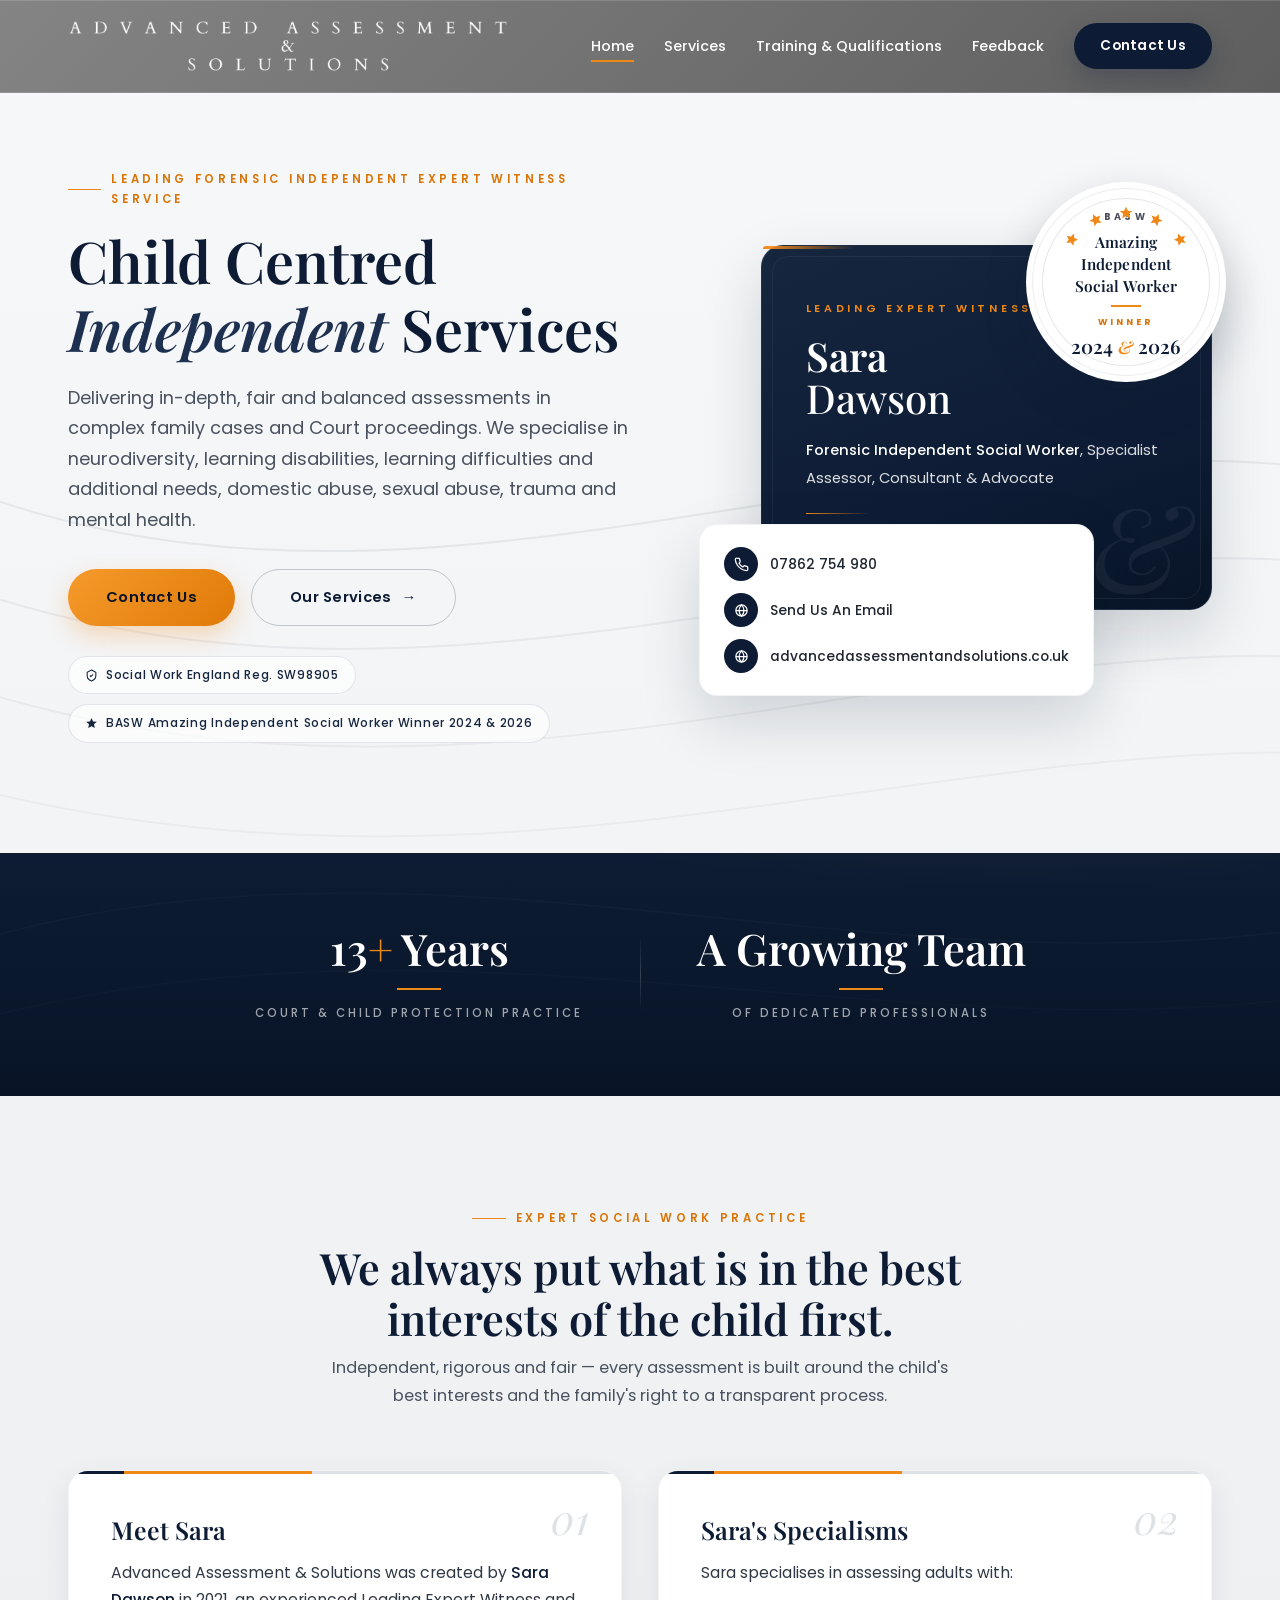
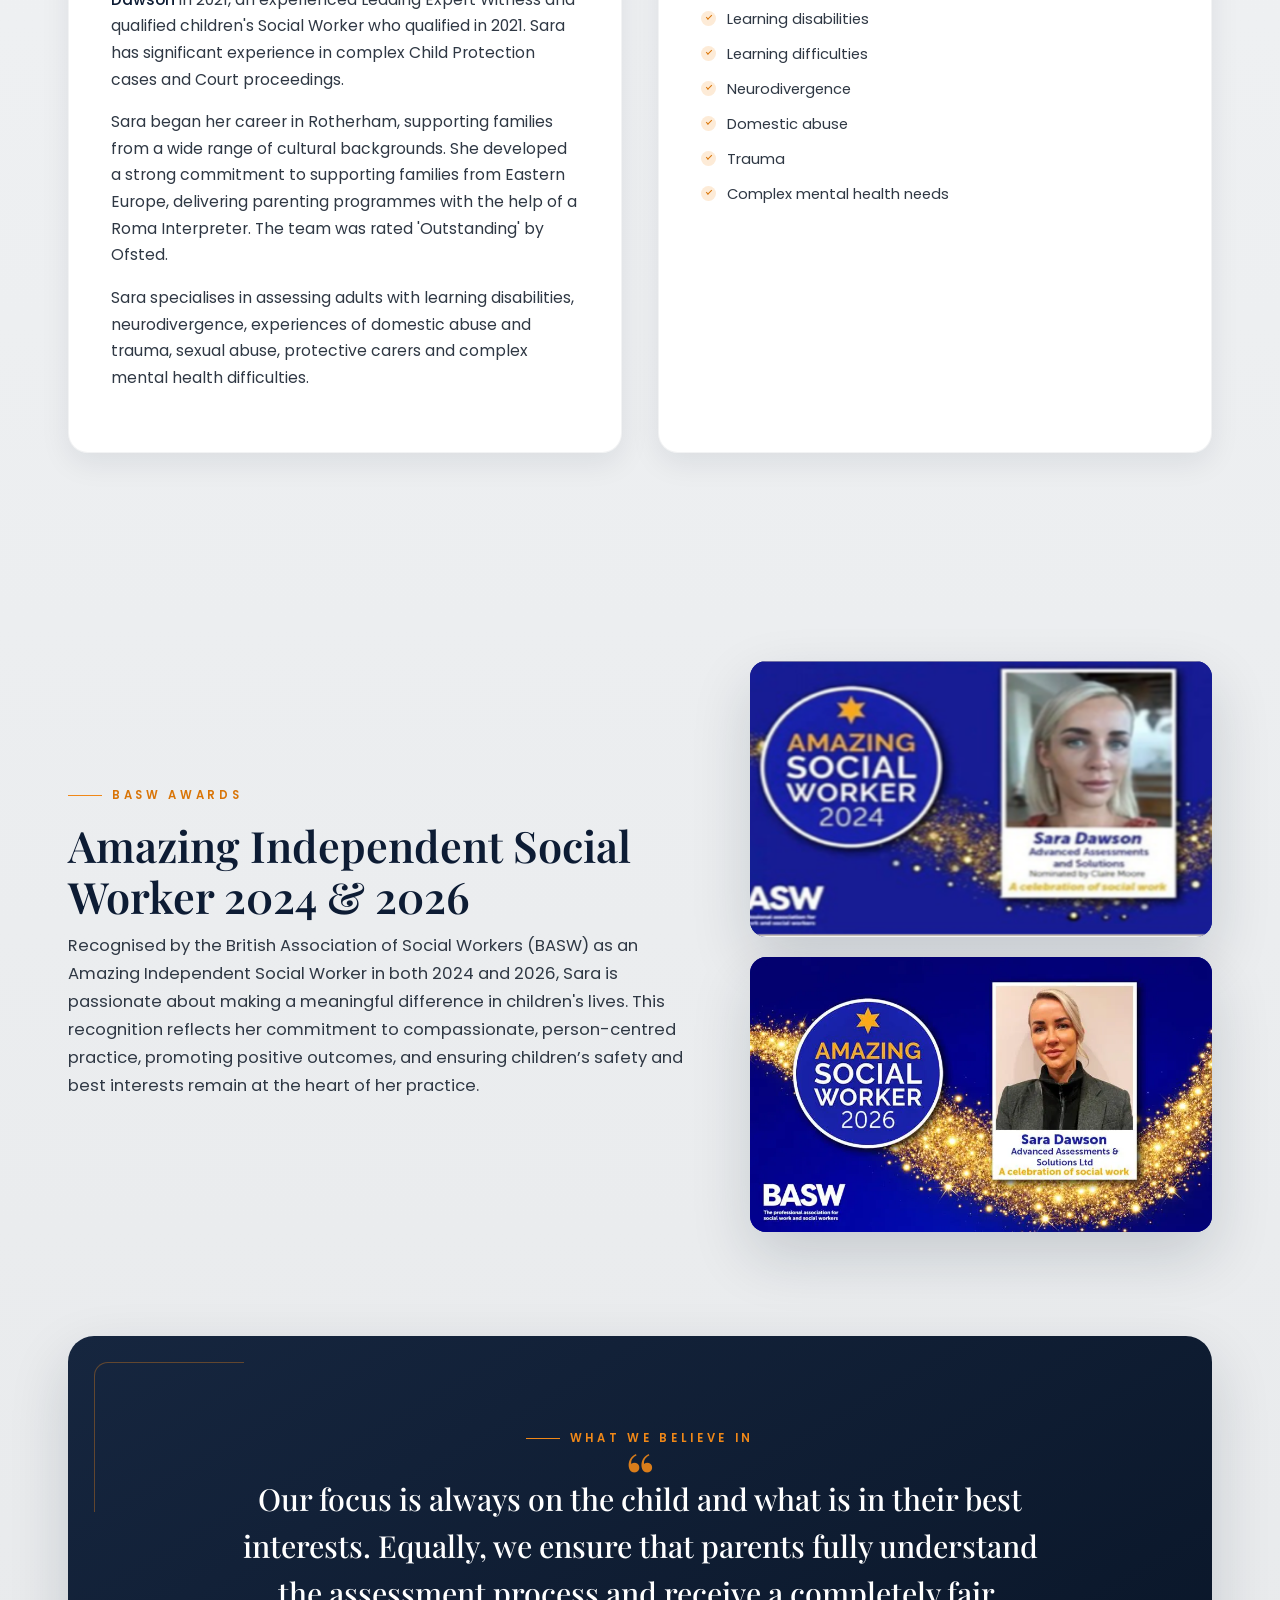
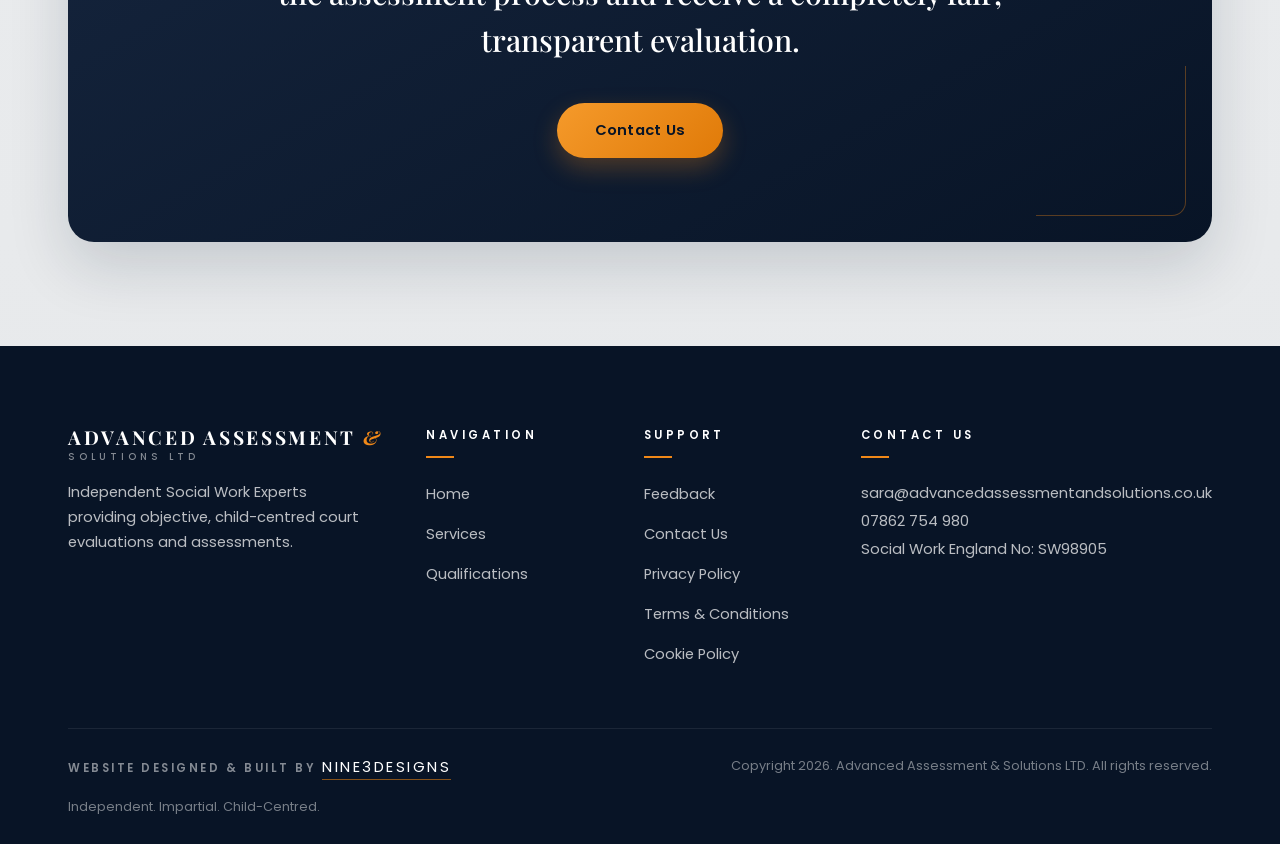
==== commit b86b5345: "v" ====
--- a/index.html
+++ b/index.html
@@ -58,7 +58,7 @@
         </span>
         <span class="trust-chip">
           <svg viewBox="0 0 24 24" fill="currentColor"><path d="M12 2l2.9 6.3 6.9.6-5.2 4.6 1.5 6.7L12 16.9 5.9 20.2l1.5-6.7L2.2 8.9l6.9-.6L12 2z"/></svg>
-          BASW Winner 2024 &amp; 2026
+          BASW Amazing Independent Social Worker Winner 2024 &amp; 2026
         </span>
       </div>
     </div>
@@ -74,9 +74,9 @@
             <svg viewBox="0 0 24 24"><path d="M12 2l2.9 6.3 6.9.6-5.2 4.6 1.5 6.7L12 16.9 5.9 20.2l1.5-6.7L2.2 8.9l6.9-.6L12 2z"/></svg>
           </div>
           <span class="org">BASW</span>
-          <span class="role">Amazing Independent<br>Social Worker</span>
-          <span class="win">WINNER</span>
-          <span class="yr">2024 <span class="amp">&amp;</span><br>2026</span>
+          <span class="role">Amazing<br>Independent<br>Social Worker</span>
+          <span class="win">Winner</span>
+          <span class="yr">2024 <span class="amp">&amp;</span> 2026</span>
         </div>
       </div>
 
@@ -150,7 +150,15 @@
       <article class="card reveal" style="--d:.15s">
         <span class="card-num">02</span>
         <h3>Sara's Specialisms</h3>
-        <p>Sara specialises in assessing adults with learning disabilities, learning difficulties, neurodivergence, domestic abuse, trauma, and complex mental health needs.</p>
+        <p>Sara specialises in assessing adults with:</p>
+        <ul class="tick-list">
+          <li>Learning disabilities</li>
+          <li>Learning difficulties</li>
+          <li>Neurodivergence</li>
+          <li>Domestic abuse</li>
+          <li>Trauma</li>
+          <li>Complex mental health needs</li>
+        </ul>
       </article>
     </div>
   </div>
@@ -218,6 +226,9 @@
         <ul>
           <li><a href="feedback.html">Feedback</a></li>
           <li><a href="contact.html">Contact Us</a></li>
+          <li><a href="privacy-policy.html">Privacy Policy</a></li>
+          <li><a href="terms.html">Terms &amp; Conditions</a></li>
+          <li><a href="cookie-policy.html">Cookie Policy</a></li>
         </ul>
       </div>
       <div class="footer-contact">
@@ -230,7 +241,7 @@
       </div>
     </div>
     <div class="footer-bottom">
-      <p class="stat-label">Website designed &amp; built by <a href="https://nine3designs.co.uk">Nine3Designs</a></p>
+      <p class="n3-credit">Website designed &amp; built by <a href="https://nine3designs.co.uk">Nine3Designs</a></p>
       <span>Copyright 2026. Advanced Assessment &amp; Solutions LTD. All rights reserved.</span>
       <span>Independent. Impartial. Child-Centred.</span>
     </div>
--- a/assets/css/style.css
+++ b/assets/css/style.css
@@ -218,10 +218,11 @@
 .medallion .stars svg:nth-child(3){transform:translate(-50%,-50%) translateY(calc(-1*var(--star-r)))}
 .medallion .stars svg:nth-child(4){transform:translate(-50%,-50%) rotate(26deg) translateY(calc(-1*var(--star-r)))}
 .medallion .stars svg:nth-child(5){transform:translate(-50%,-50%) rotate(52deg) translateY(calc(-1*var(--star-r)))}
-.medallion .org{font-family:var(--sans);font-size:.68rem;font-weight:800;letter-spacing:.26em;color:var(--slate)}
-.medallion .role{font-family:var(--sans);font-size:.5rem;font-weight:700;letter-spacing:.14em;color:var(--slate);text-transform:uppercase;line-height:1.55;margin-top:2px}
-.medallion .win{font-family:var(--serif);font-size:1.05rem;font-weight:700;color:var(--navy-900);letter-spacing:.06em;margin-top:4px}
-.medallion .yr{font-family:var(--serif);font-size:1.3rem;font-weight:600;color:var(--navy-900);line-height:1.05;margin-top:3px}
+.medallion .org{font-family:var(--sans);font-size:.6rem;font-weight:700;letter-spacing:.36em;color:var(--slate)}
+.medallion .role{display:block;font-family:var(--serif);font-size:.96rem;font-weight:600;color:var(--navy-900);line-height:1.42;margin-top:6px;letter-spacing:.01em}
+.medallion .win{display:block;font-family:var(--sans);font-size:.56rem;font-weight:700;letter-spacing:.34em;text-transform:uppercase;color:var(--amber-deep);margin-top:9px}
+.medallion .win::before{content:'';display:block;width:30px;height:2px;background:var(--amber);margin:0 auto 8px}
+.medallion .yr{font-family:var(--serif);font-size:1.2rem;font-weight:600;color:var(--navy-900);line-height:1;margin-top:6px}
 .medallion .yr .amp{color:var(--amber);font-style:italic;font-size:1.1rem}
 
 /* ==========================================================
@@ -555,3 +556,27 @@
   body.nav-open .nav-backdrop{opacity:1;pointer-events:auto}
 }
 body.nav-open{overflow:hidden}
+
+    /* --- round 5: hero balance, credit, quote rail, legal pages --- */
+    .page-hero .container{text-align:center}
+    .page-hero .sub{max-width:820px;margin:0 auto;text-align:center}
+    .n3-credit{margin:0;font-size:.72rem;font-weight:600;letter-spacing:.22em;text-transform:uppercase;color:rgba(255,255,255,.5)}
+    .n3-credit a{color:#fff;border-bottom:1px solid rgba(240,136,18,.55);padding-bottom:2px;transition:color .3s var(--ease)}
+    .n3-credit a:hover{color:var(--amber)}
+    .legal h3{font-size:1.12rem;margin:28px 0 8px}
+    .legal p,.legal li{font-size:.95rem}
+    .legal p{margin:0 0 12px}
+    .legal ul{margin:0 0 14px;padding-left:20px}
+    .legal li{margin-bottom:6px}
+    .legal strong{color:var(--navy-800)}
+    @media(max-width:640px){
+      .quote-rail{display:flex;overflow-x:auto;scroll-snap-type:x mandatory;gap:14px;padding:4px 24px 18px;margin:0 -28px;scrollbar-width:none}
+      .quote-rail .quote-card{flex:0 0 84%;scroll-snap-align:center}
+      .quote-rail::-webkit-scrollbar{display:none}
+      .medallion .stars{display:none}
+      .medallion .org{font-size:.54rem;letter-spacing:.3em}
+      .medallion .role{font-size:.82rem}
+      .medallion .win{font-size:.5rem;letter-spacing:.28em}
+      .medallion .yr{font-size:.98rem}
+    }
+    
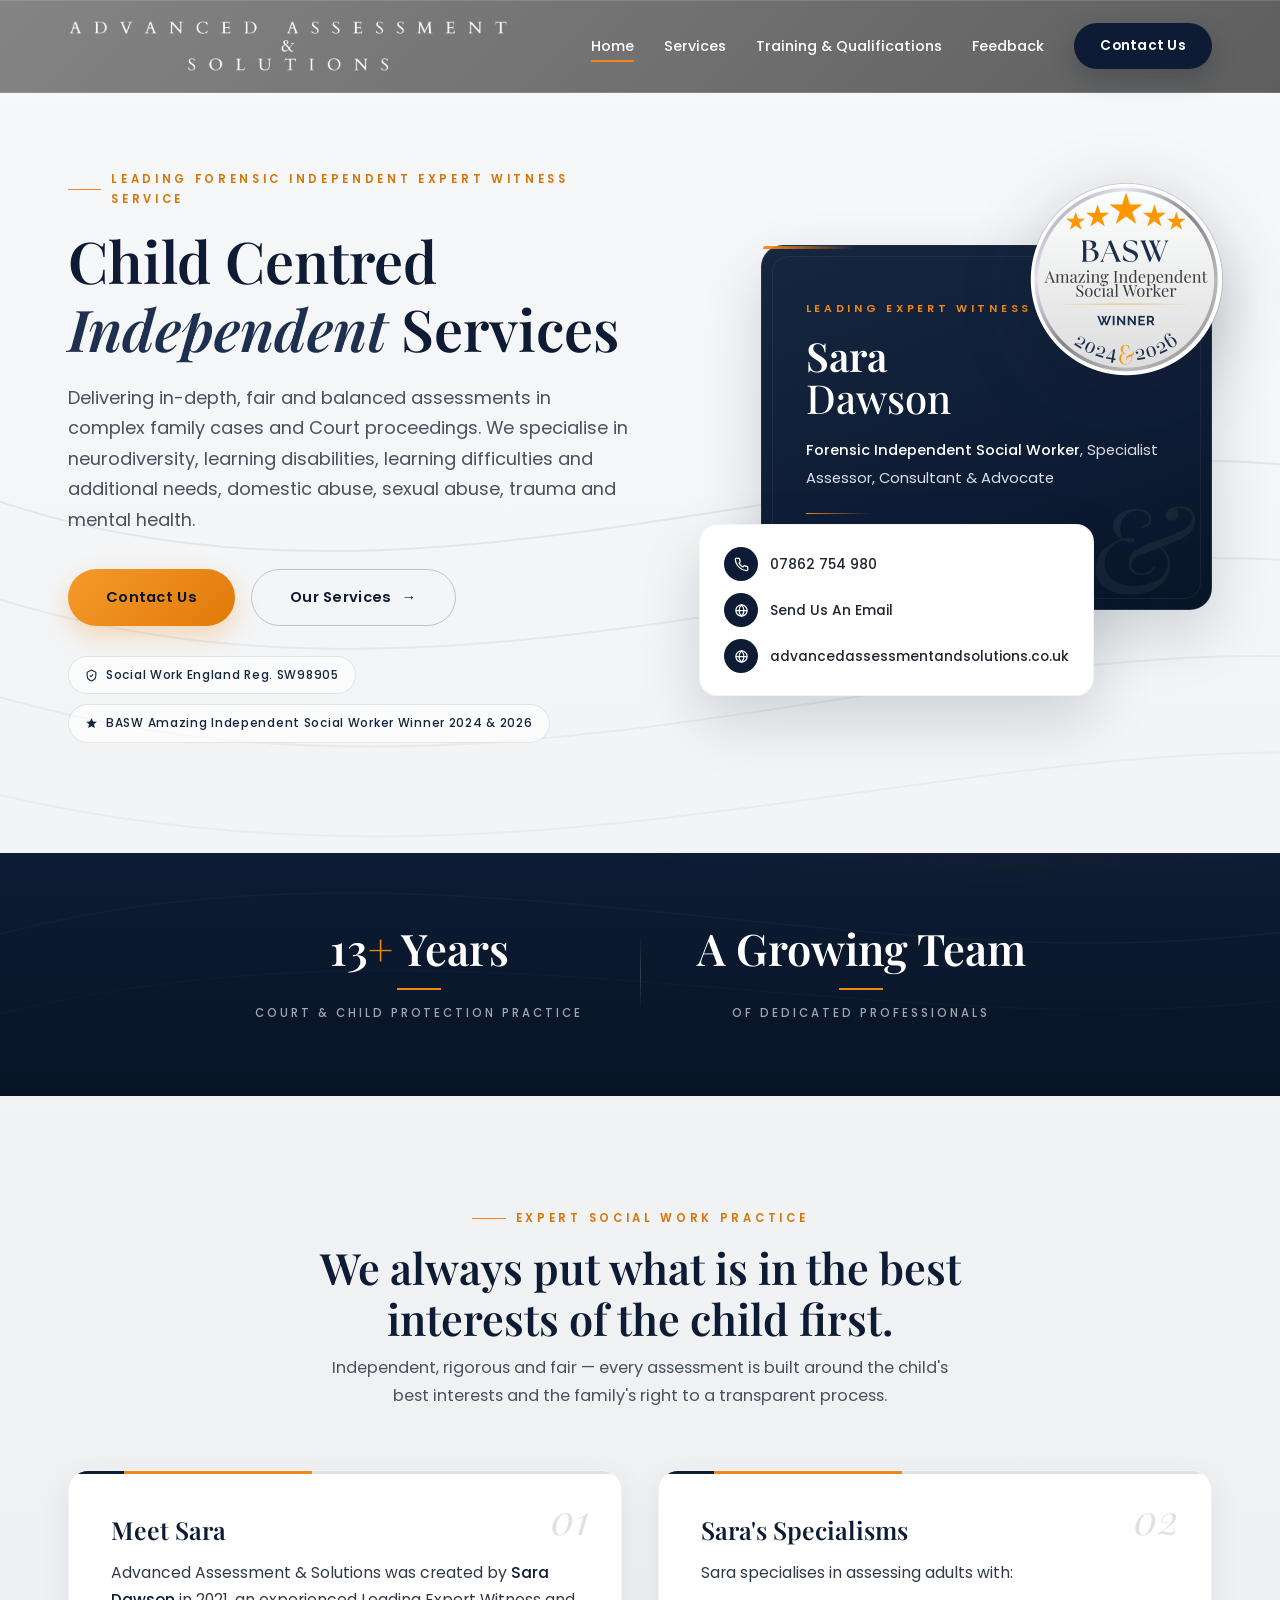
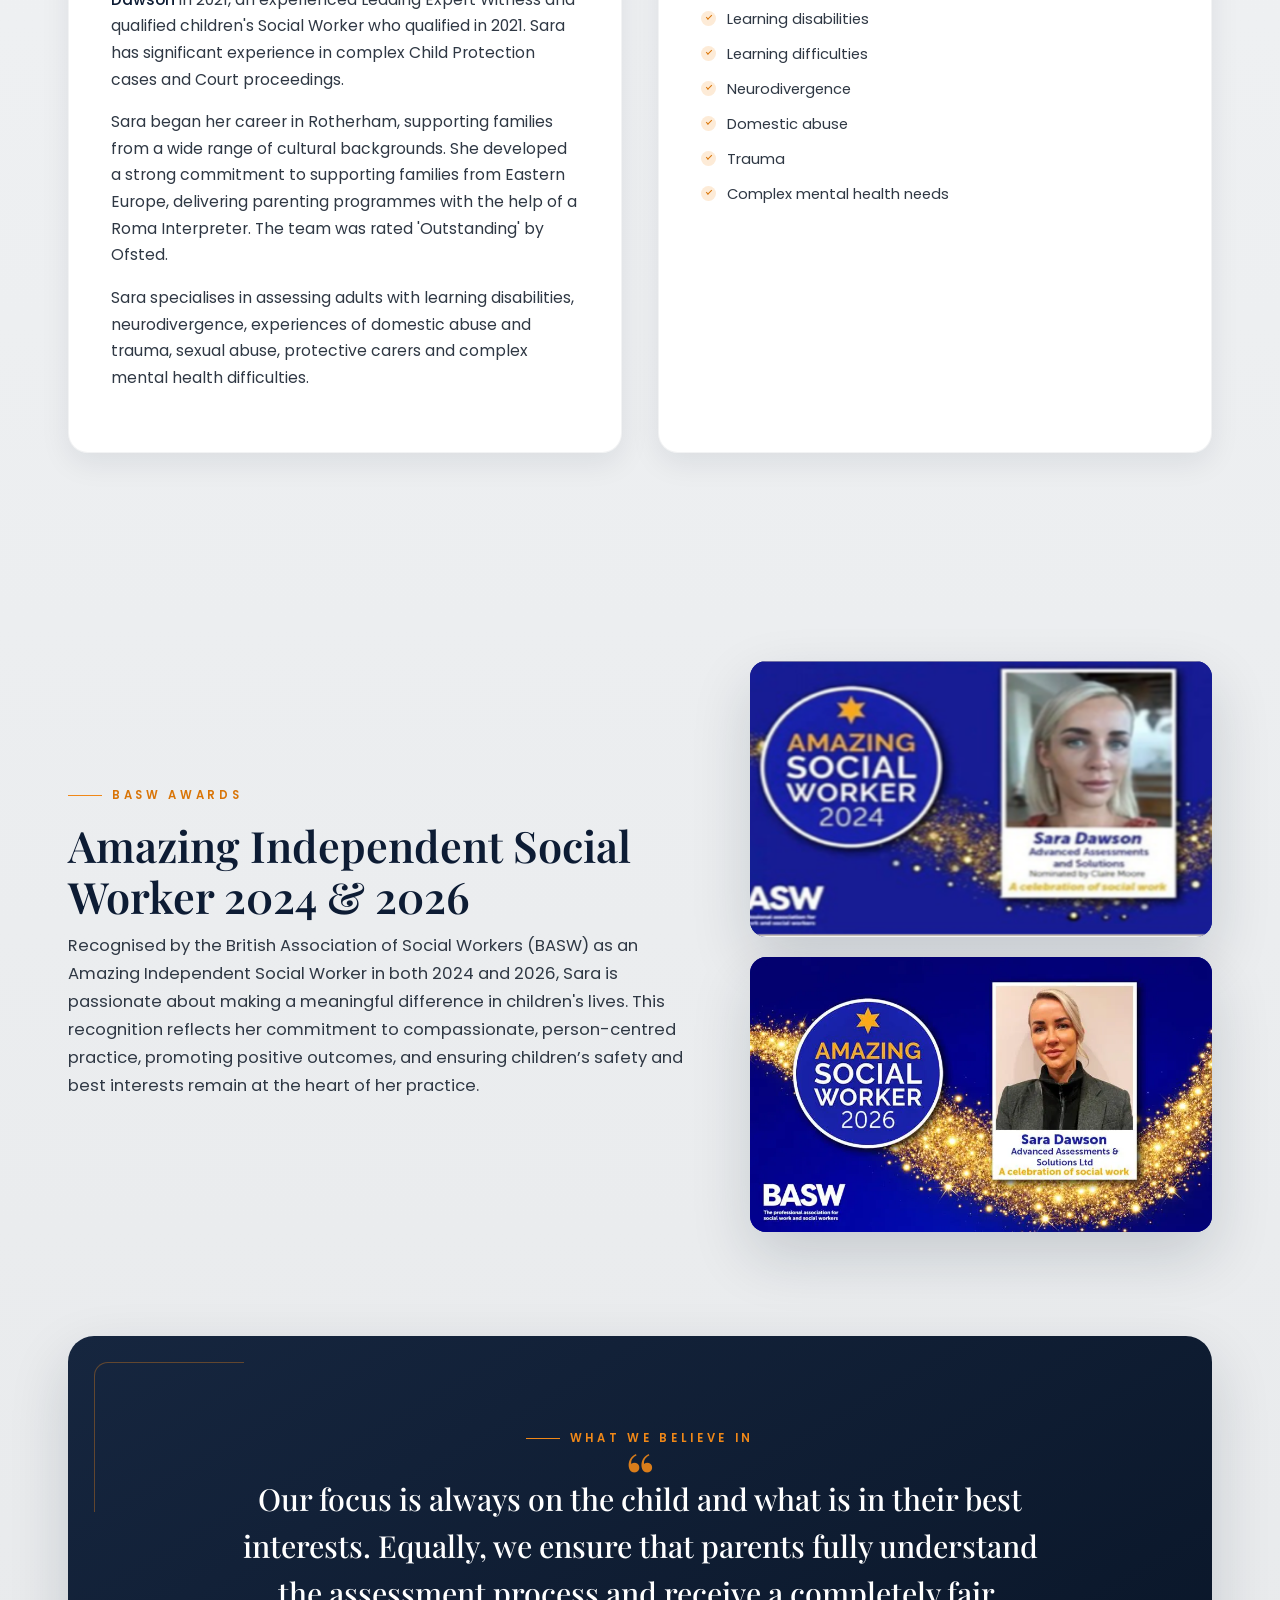
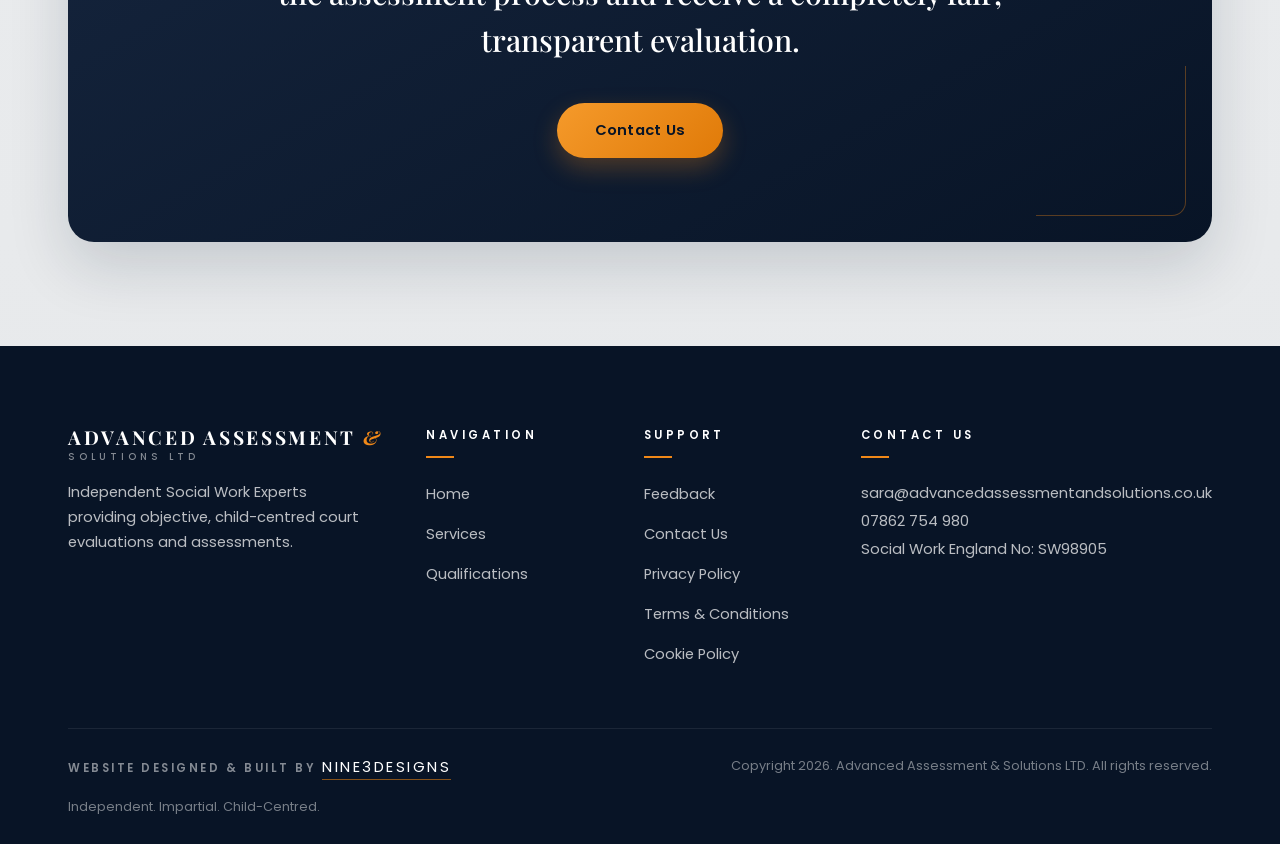
==== commit fb9f0e44: "v" ====
--- a/index.html
+++ b/index.html
@@ -65,19 +65,7 @@
 
     <div class="hero-visual">
       <div class="medallion">
-        <div class="inner">
-          <div class="stars">
-            <svg viewBox="0 0 24 24"><path d="M12 2l2.9 6.3 6.9.6-5.2 4.6 1.5 6.7L12 16.9 5.9 20.2l1.5-6.7L2.2 8.9l6.9-.6L12 2z"/></svg>
-            <svg viewBox="0 0 24 24"><path d="M12 2l2.9 6.3 6.9.6-5.2 4.6 1.5 6.7L12 16.9 5.9 20.2l1.5-6.7L2.2 8.9l6.9-.6L12 2z"/></svg>
-            <svg viewBox="0 0 24 24"><path d="M12 2l2.9 6.3 6.9.6-5.2 4.6 1.5 6.7L12 16.9 5.9 20.2l1.5-6.7L2.2 8.9l6.9-.6L12 2z"/></svg>
-            <svg viewBox="0 0 24 24"><path d="M12 2l2.9 6.3 6.9.6-5.2 4.6 1.5 6.7L12 16.9 5.9 20.2l1.5-6.7L2.2 8.9l6.9-.6L12 2z"/></svg>
-            <svg viewBox="0 0 24 24"><path d="M12 2l2.9 6.3 6.9.6-5.2 4.6 1.5 6.7L12 16.9 5.9 20.2l1.5-6.7L2.2 8.9l6.9-.6L12 2z"/></svg>
-          </div>
-          <span class="org">BASW</span>
-          <span class="role">Amazing<br>Independent<br>Social Worker</span>
-          <span class="win">Winner</span>
-          <span class="yr">2024 <span class="amp">&amp;</span> 2026</span>
-        </div>
+        <img src="assets/images/basw-medallion.png" width="200" height="200" alt="BASW Amazing Independent Social Worker Winner 2024 &amp; 2026">
       </div>
 
       <div class="cred-panel">
--- a/assets/css/style.css
+++ b/assets/css/style.css
@@ -203,27 +203,9 @@
   position:absolute;top:-34px;right:-14px;z-index:4;width:200px;height:200px;--star-r:69px;--star:15px;
   opacity:0;animation:rise 1s var(--ease) .7s forwards;
 }
-.medallion .inner{
-  width:100%;height:100%;border-radius:50%;background:#fff;
-  border:6px solid rgba(255,255,255,.9);
-  box-shadow:0 18px 44px rgba(13,28,52,.22),inset 0 0 0 1px rgba(13,28,52,.08),inset 0 0 0 10px #fff,inset 0 0 0 11px rgba(13,28,52,.1);
-  display:flex;flex-direction:column;align-items:center;justify-content:center;text-align:center;
-  animation:float 7s ease-in-out infinite;
-}
+.medallion img{display:block;width:100%;height:100%;filter:drop-shadow(0 16px 34px rgba(13,28,52,.22))}
+
 @keyframes float{0%,100%{transform:translateY(0)}50%{transform:translateY(-10px)}}
-.medallion .stars{position:absolute;inset:0;pointer-events:none}
-.medallion .stars svg{position:absolute;top:50%;left:50%;width:var(--star);height:var(--star);fill:var(--amber)}
-.medallion .stars svg:nth-child(1){transform:translate(-50%,-50%) rotate(-52deg) translateY(calc(-1*var(--star-r)))}
-.medallion .stars svg:nth-child(2){transform:translate(-50%,-50%) rotate(-26deg) translateY(calc(-1*var(--star-r)))}
-.medallion .stars svg:nth-child(3){transform:translate(-50%,-50%) translateY(calc(-1*var(--star-r)))}
-.medallion .stars svg:nth-child(4){transform:translate(-50%,-50%) rotate(26deg) translateY(calc(-1*var(--star-r)))}
-.medallion .stars svg:nth-child(5){transform:translate(-50%,-50%) rotate(52deg) translateY(calc(-1*var(--star-r)))}
-.medallion .org{font-family:var(--sans);font-size:.6rem;font-weight:700;letter-spacing:.36em;color:var(--slate)}
-.medallion .role{display:block;font-family:var(--serif);font-size:.96rem;font-weight:600;color:var(--navy-900);line-height:1.42;margin-top:6px;letter-spacing:.01em}
-.medallion .win{display:block;font-family:var(--sans);font-size:.56rem;font-weight:700;letter-spacing:.34em;text-transform:uppercase;color:var(--amber-deep);margin-top:9px}
-.medallion .win::before{content:'';display:block;width:30px;height:2px;background:var(--amber);margin:0 auto 8px}
-.medallion .yr{font-family:var(--serif);font-size:1.2rem;font-weight:600;color:var(--navy-900);line-height:1;margin-top:6px}
-.medallion .yr .amp{color:var(--amber);font-style:italic;font-size:1.1rem}
 
 /* ==========================================================
    STATS BAND — navy, animated counters
@@ -380,7 +362,6 @@
   .cred-panel{position:relative;inset:auto;padding:40px 28px 48px}
   .cred-mark{font-size:5.2rem;right:10px;bottom:2px}
   .cred-role{max-width:70%;line-height:1.8}
-  .medallion .yr{font-size:1.05rem}
   .medallion{width:150px;height:150px;top:-38px;right:2px;--star-r:51px;--star:12px}
   .contact-card{position:relative;left:auto;bottom:auto;margin:-46px 14px 0;width:auto;min-width:0;padding:18px 18px}
   .pill{font-size:.8rem;min-width:0}
@@ -573,10 +554,5 @@
       .quote-rail{display:flex;overflow-x:auto;scroll-snap-type:x mandatory;gap:14px;padding:4px 24px 18px;margin:0 -28px;scrollbar-width:none}
       .quote-rail .quote-card{flex:0 0 84%;scroll-snap-align:center}
       .quote-rail::-webkit-scrollbar{display:none}
-      .medallion .stars{display:none}
-      .medallion .org{font-size:.54rem;letter-spacing:.3em}
-      .medallion .role{font-size:.82rem}
-      .medallion .win{font-size:.5rem;letter-spacing:.28em}
-      .medallion .yr{font-size:.98rem}
     }
     
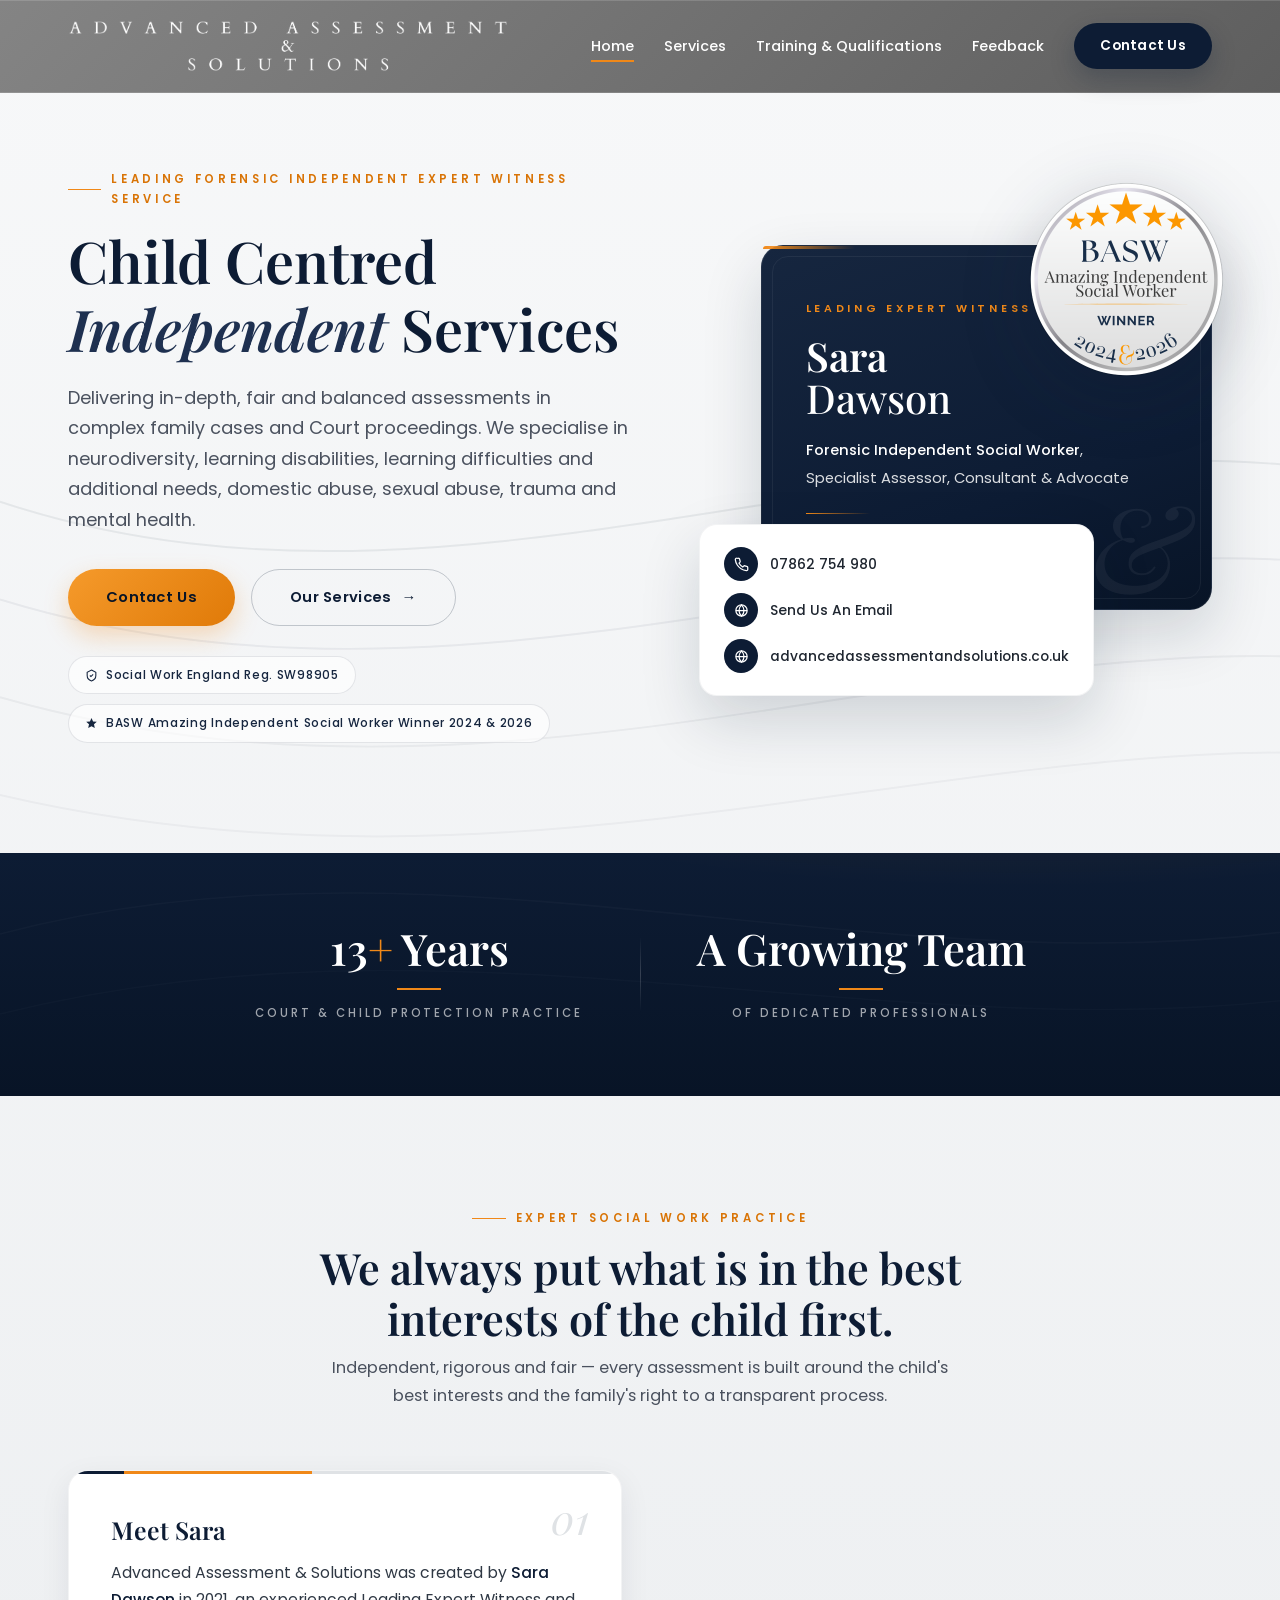
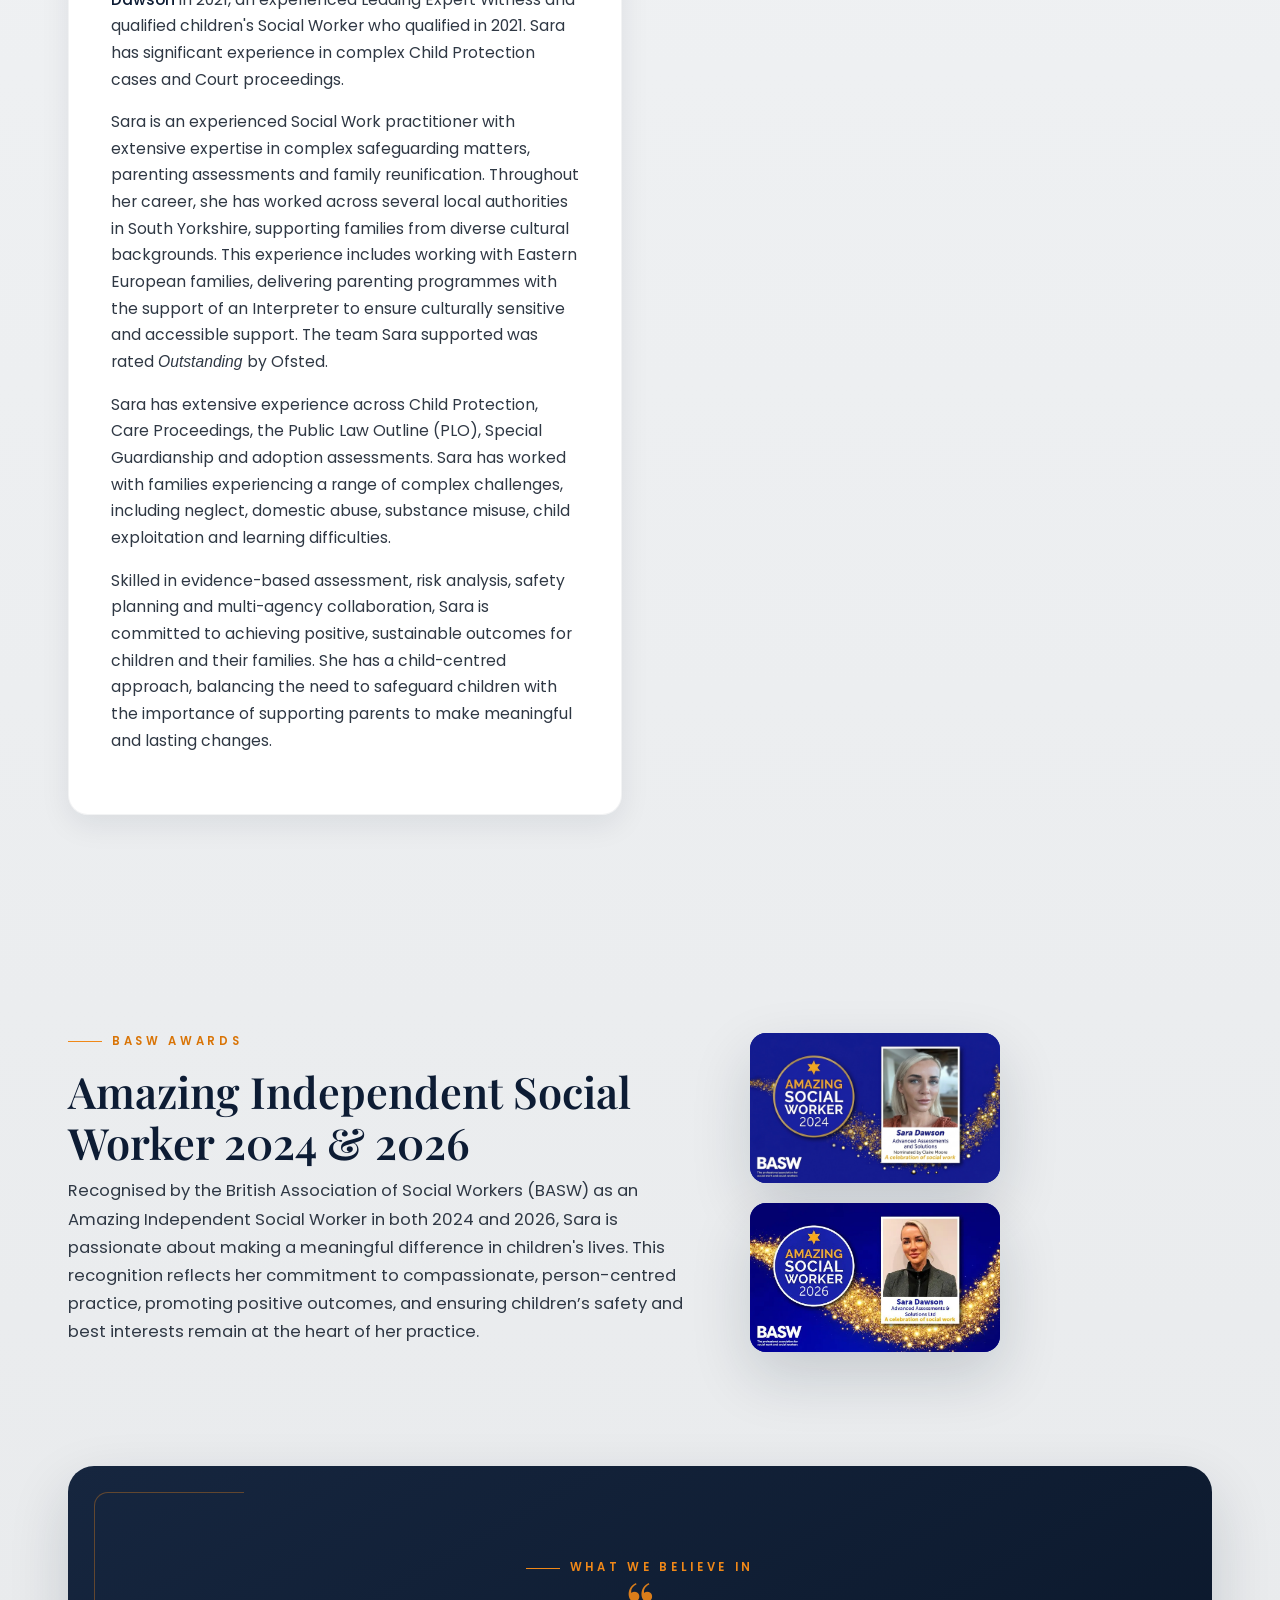
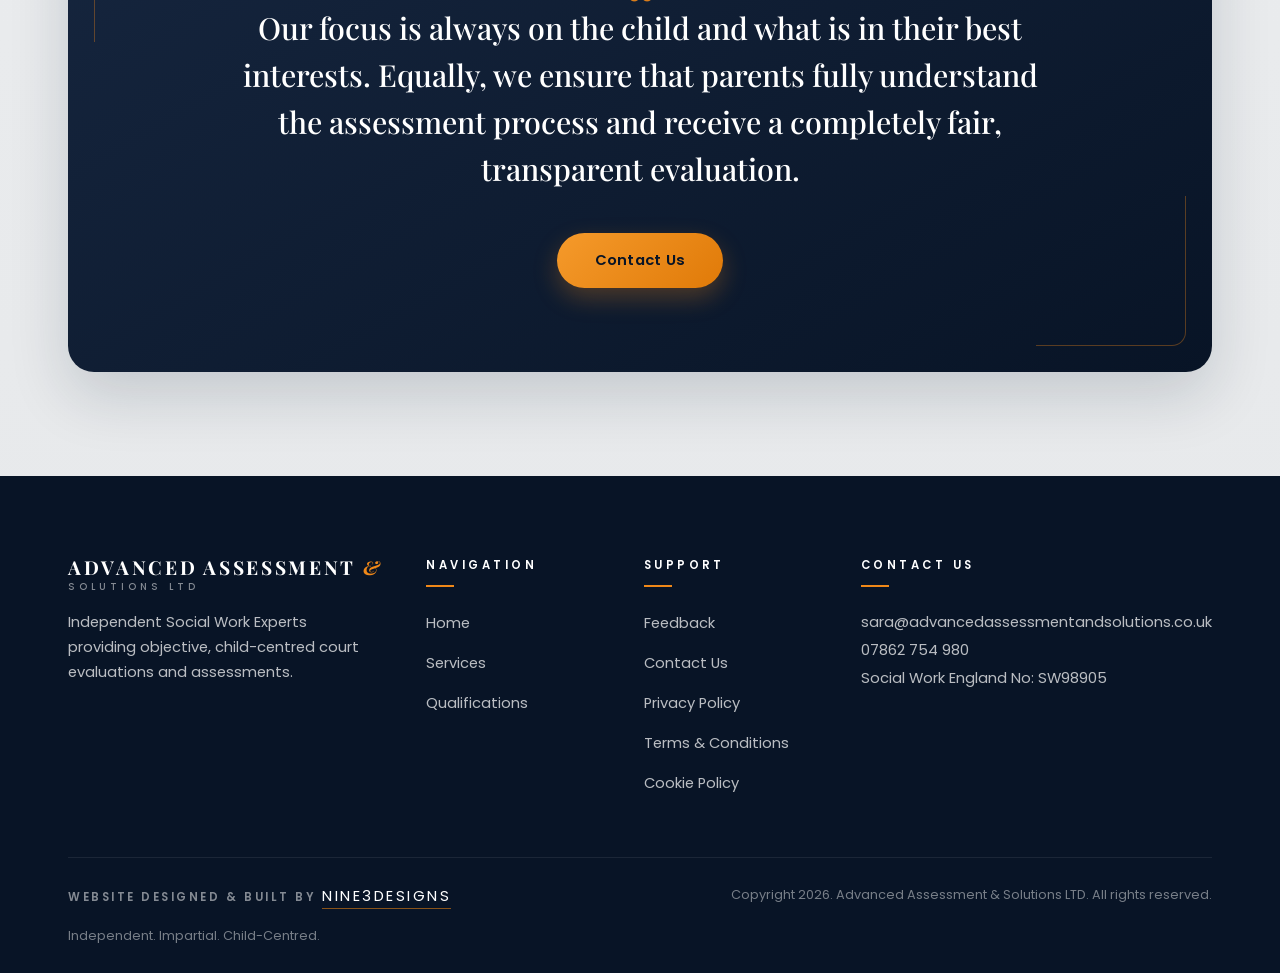
==== commit f335b4a5: "c" ====
--- a/index.html
+++ b/index.html
@@ -73,7 +73,7 @@
         <div class="cred-name">Sara <span>Dawson</span></div>
         <span class="cred-mark" aria-hidden="true">&amp;</span>
         <div class="cred-lines">
-          <b>Forensic Independent Social Worker</b>, Specialist Assessor, Consultant &amp; Advocate
+          <b>Forensic Independent Social Worker</b>,<br>Specialist Assessor, Consultant &amp; Advocate
         </div>
         <div class="cred-divider"></div>
         <span class="cred-reg"><span class="dot"></span> Social Work England No: SW98905</span>
@@ -132,21 +132,9 @@
         <span class="card-num">01</span>
         <h3>Meet Sara</h3>
         <p>Advanced Assessment &amp; Solutions was created by <b>Sara Dawson</b> in 2021, an experienced Leading Expert Witness and qualified children's Social Worker who qualified in 2021. Sara has significant experience in complex Child Protection cases and Court proceedings.</p>
-        <p>Sara began her career in Rotherham, supporting families from a wide range of cultural backgrounds. She developed a strong commitment to supporting families from Eastern Europe, delivering parenting programmes with the help of a Roma Interpreter. The team was rated 'Outstanding' by Ofsted.</p>
-        <p>Sara specialises in assessing adults with learning disabilities, neurodivergence, experiences of domestic abuse and trauma, sexual abuse, protective carers and complex mental health difficulties.</p>
-      </article>
-      <article class="card reveal" style="--d:.15s">
-        <span class="card-num">02</span>
-        <h3>Sara's Specialisms</h3>
-        <p>Sara specialises in assessing adults with:</p>
-        <ul class="tick-list">
-          <li>Learning disabilities</li>
-          <li>Learning difficulties</li>
-          <li>Neurodivergence</li>
-          <li>Domestic abuse</li>
-          <li>Trauma</li>
-          <li>Complex mental health needs</li>
-        </ul>
+        <p>Sara is an experienced Social Work practitioner with extensive expertise in complex safeguarding matters, parenting assessments and family reunification. Throughout her career, she has worked across several local authorities in South Yorkshire, supporting families from diverse cultural backgrounds. This experience includes working with Eastern European families, delivering parenting programmes with the support of an Interpreter to ensure culturally sensitive and accessible support. The team Sara supported was rated <i>Outstanding</i> by Ofsted.</p>
+        <p>Sara has extensive experience across Child Protection, Care Proceedings, the Public Law Outline (PLO), Special Guardianship and adoption assessments. Sara has worked with families experiencing a range of complex challenges, including neglect, domestic abuse, substance misuse, child exploitation and learning difficulties.</p>
+        <p>Skilled in evidence-based assessment, risk analysis, safety planning and multi-agency collaboration, Sara is committed to achieving positive, sustainable outcomes for children and their families. She has a child-centred approach, balancing the need to safeguard children with the importance of supporting parents to make meaningful and lasting changes.</p>
       </article>
     </div>
   </div>
@@ -163,7 +151,7 @@
       </div>
       <div class="award-photos reveal" style="--d:.15s">
         <figure class="award-photo">
-          <img src="assets/images/basw-2024.png" alt="Sara Dawson &mdash; BASW Amazing Independent Social Worker 2024">
+          <img src="assets/images/basw-2024.jpg" alt="Sara Dawson &mdash; BASW Amazing Independent Social Worker 2024">
         </figure>
         <figure class="award-photo">
           <img src="assets/images/basw-2026.png" alt="Sara Dawson &mdash; BASW Amazing Independent Social Worker 2026">
--- a/assets/css/style.css
+++ b/assets/css/style.css
@@ -319,7 +319,7 @@
 /* ---------- BASW awards ---------- */
 .awards-grid{display:grid;grid-template-columns:1.15fr .85fr;gap:56px;align-items:center}
 .award-photos{display:flex;flex-direction:column;gap:20px}
-.award-photo{position:relative;width:100%;aspect-ratio:850/507;border-radius:16px;overflow:hidden;background:#12208f;box-shadow:var(--shadow-lift);margin:0}
+.award-photo{position:relative;width:100%;max-width:250px;margin:0 auto;aspect-ratio:850/507;border-radius:16px;overflow:hidden;background:#12208f;box-shadow:var(--shadow-lift);margin:0}
 .award-photo img{position:relative;z-index:2;width:100%;height:100%;object-fit:cover}
 .award-photo .ph{position:absolute;z-index:1;inset:0;display:flex;align-items:center;justify-content:center;color:rgba(255,255,255,.4);font-size:.68rem;letter-spacing:.28em;text-transform:uppercase;text-align:center;padding:0 24px}
 .award-photo .yr-tag{position:absolute;z-index:3;left:0;right:0;bottom:0;padding:26px 0 14px;text-align:center;color:#fff;font-family:var(--serif);font-size:1.25rem;font-weight:600;background:linear-gradient(transparent,rgba(8,20,38,.88))}
@@ -344,13 +344,29 @@
 @media(max-width:880px){
   .nav-toggle{display:block}
   .nav-links{
-    position:fixed;top:0;right:0;height:100vh;width:min(78vw,340px);
-    background:rgba(255,255,255,.98);backdrop-filter:blur(18px);
-    flex-direction:column;justify-content:center;gap:28px;
-    transform:translateX(100%);transition:transform .5s var(--ease);
-    box-shadow:-20px 0 60px rgba(13,28,52,.15);z-index:1001;
+    position:fixed;top:0;right:0;height:100vh;height:100dvh;width:min(86vw,380px);
+    background:linear-gradient(160deg,#16294a 0%,#0d1c34 58%,#0a1626 100%);
+    flex-direction:column;justify-content:center;gap:4px;
+    transform:translateX(100%);transition:transform .55s var(--ease);
+    box-shadow:-24px 0 70px rgba(13,28,52,.38);z-index:1001;
+    padding:84px 32px 110px;
   }
   .nav-links.open{transform:translateX(0)}
+  .nav-links li{opacity:0;transform:translateX(26px);transition:opacity .5s var(--ease),transform .5s var(--ease)}
+  .nav-links.open li{opacity:1;transform:none}
+  .nav-links.open li:nth-child(2){transition-delay:.12s}
+  .nav-links.open li:nth-child(3){transition-delay:.19s}
+  .nav-links.open li:nth-child(4){transition-delay:.26s}
+  .nav-links.open li:nth-child(5){transition-delay:.33s}
+  .nav-links.open li:nth-child(6){transition-delay:.4s}
+  .nav-links a:not(.btn){font-family:var(--serif);font-size:1.6rem;color:#fff;display:inline-block;padding:12px 20px}
+  .nav-links a.btn{background:var(--amber);color:#fff;border-color:var(--amber);margin-top:20px}
+  .nav-links::after{
+    content:'Advanced Assessment & Solutions Ltd — Social Work England Reg. SW98905';
+    position:absolute;bottom:36px;left:32px;right:32px;text-align:center;
+    font-size:.6rem;letter-spacing:.24em;text-transform:uppercase;
+    color:rgba(255,255,255,.42);line-height:1.9;
+  }
   body.nav-open .nav-toggle span:nth-child(1){transform:translateY(7px) rotate(45deg)}
   body.nav-open .nav-toggle span:nth-child(2){opacity:0}
   body.nav-open .nav-toggle span:nth-child(3){transform:translateY(-7px) rotate(-45deg)}
@@ -489,8 +505,10 @@
 .header .nav-links a:not(.btn){color:#fff}
 .header .nav-toggle span{background:#fff}
 @media(max-width:900px){
-  .header .nav-links{background:#737373}
-  .header .brand-logo img{width:200px;max-width:48vw}
+  .header .nav-container{height:104px}
+  .header.scrolled .nav-container{height:74px}
+  .header .brand-logo img{width:250px;max-width:62vw}
+  .header.scrolled .brand-logo img{width:200px;max-width:56vw}
 }
 
 
@@ -518,7 +536,7 @@
   }
   .nav-links.open{visibility:visible;transition:transform .5s var(--ease)}
   .nav-links li{width:100%;text-align:center}
-  .nav-links a:not(.btn){display:inline-block;padding:10px 24px;font-size:1rem}
+  .nav-links a:not(.btn){display:inline-block;padding:12px 20px;font-size:1.6rem}
   .nav-links a:focus-visible{outline:2px solid var(--amber);outline-offset:3px}
   .nav-close-item{display:block;position:absolute;top:22px;right:20px}
   .nav-close{
@@ -555,4 +573,4 @@
       .quote-rail .quote-card{flex:0 0 84%;scroll-snap-align:center}
       .quote-rail::-webkit-scrollbar{display:none}
     }
-    +    .nav-links li.nav-close-item{width:auto;right:20px;left:auto;top:22px}
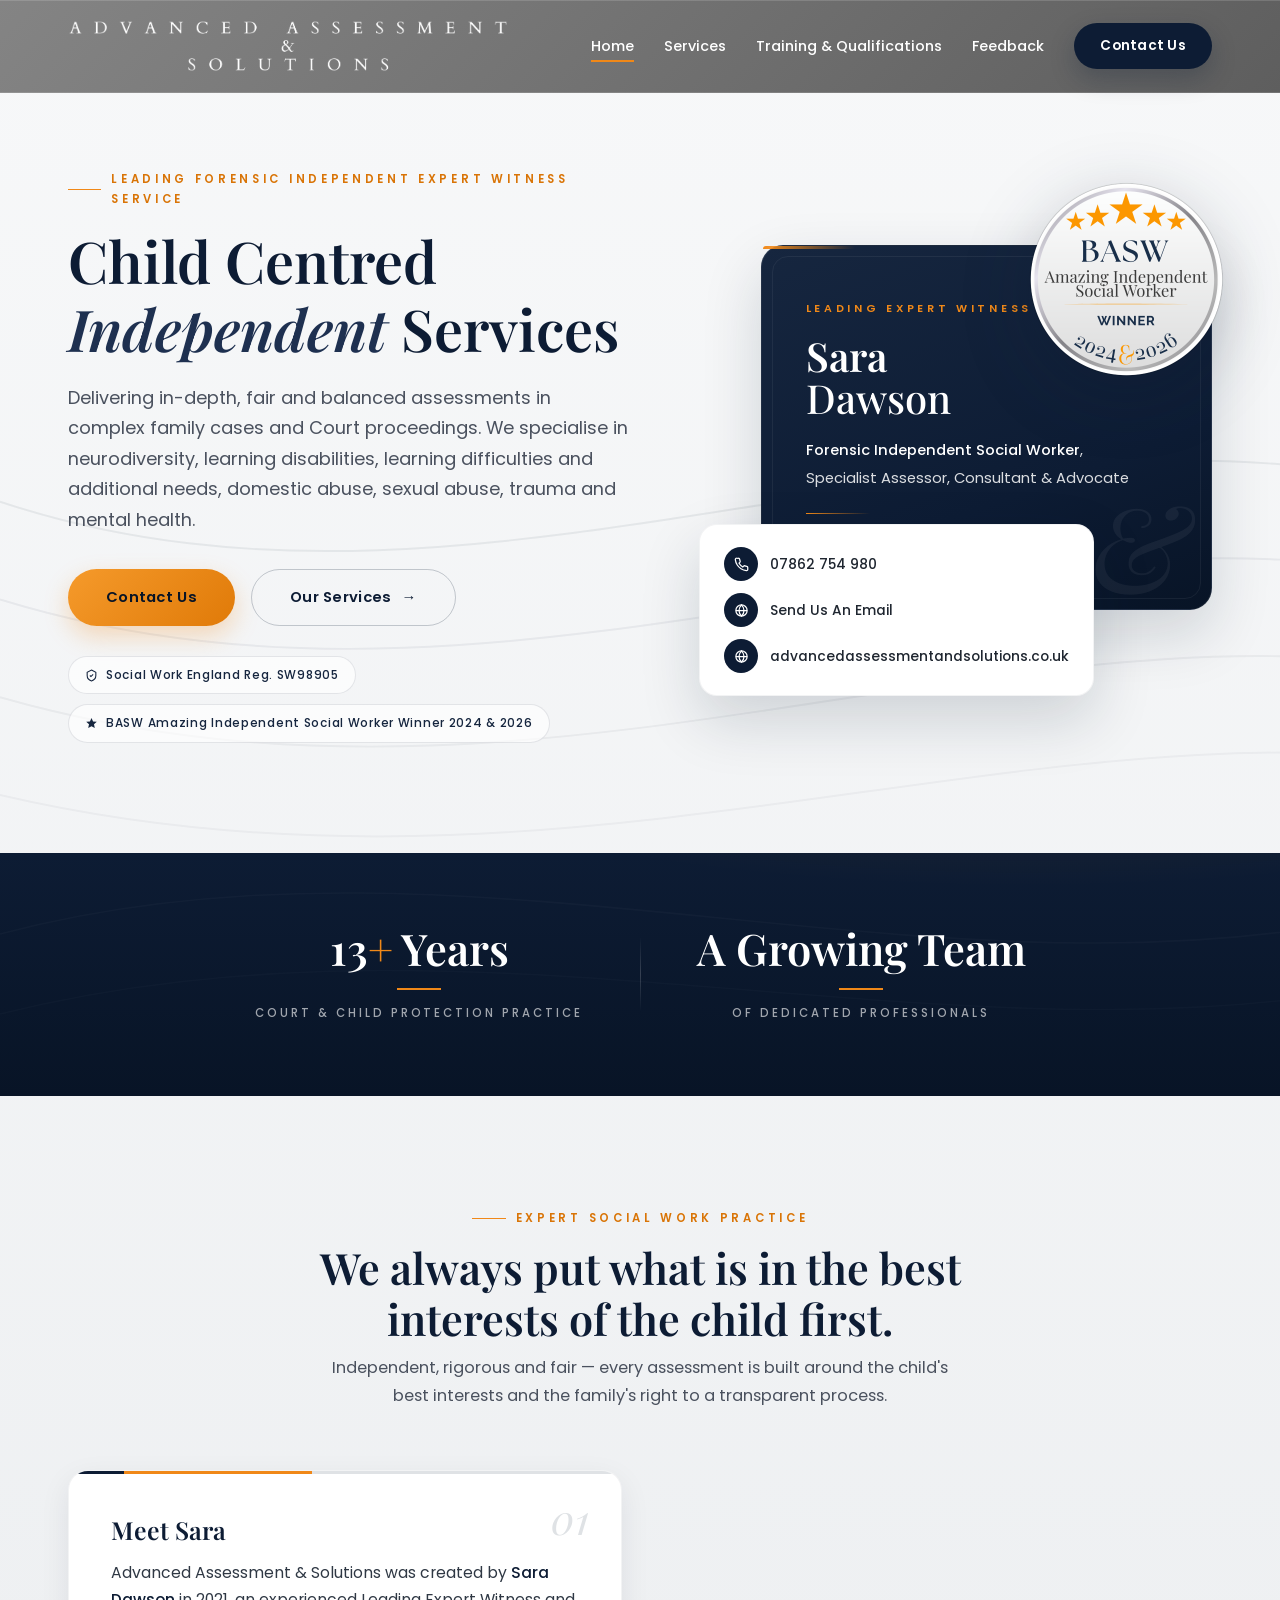
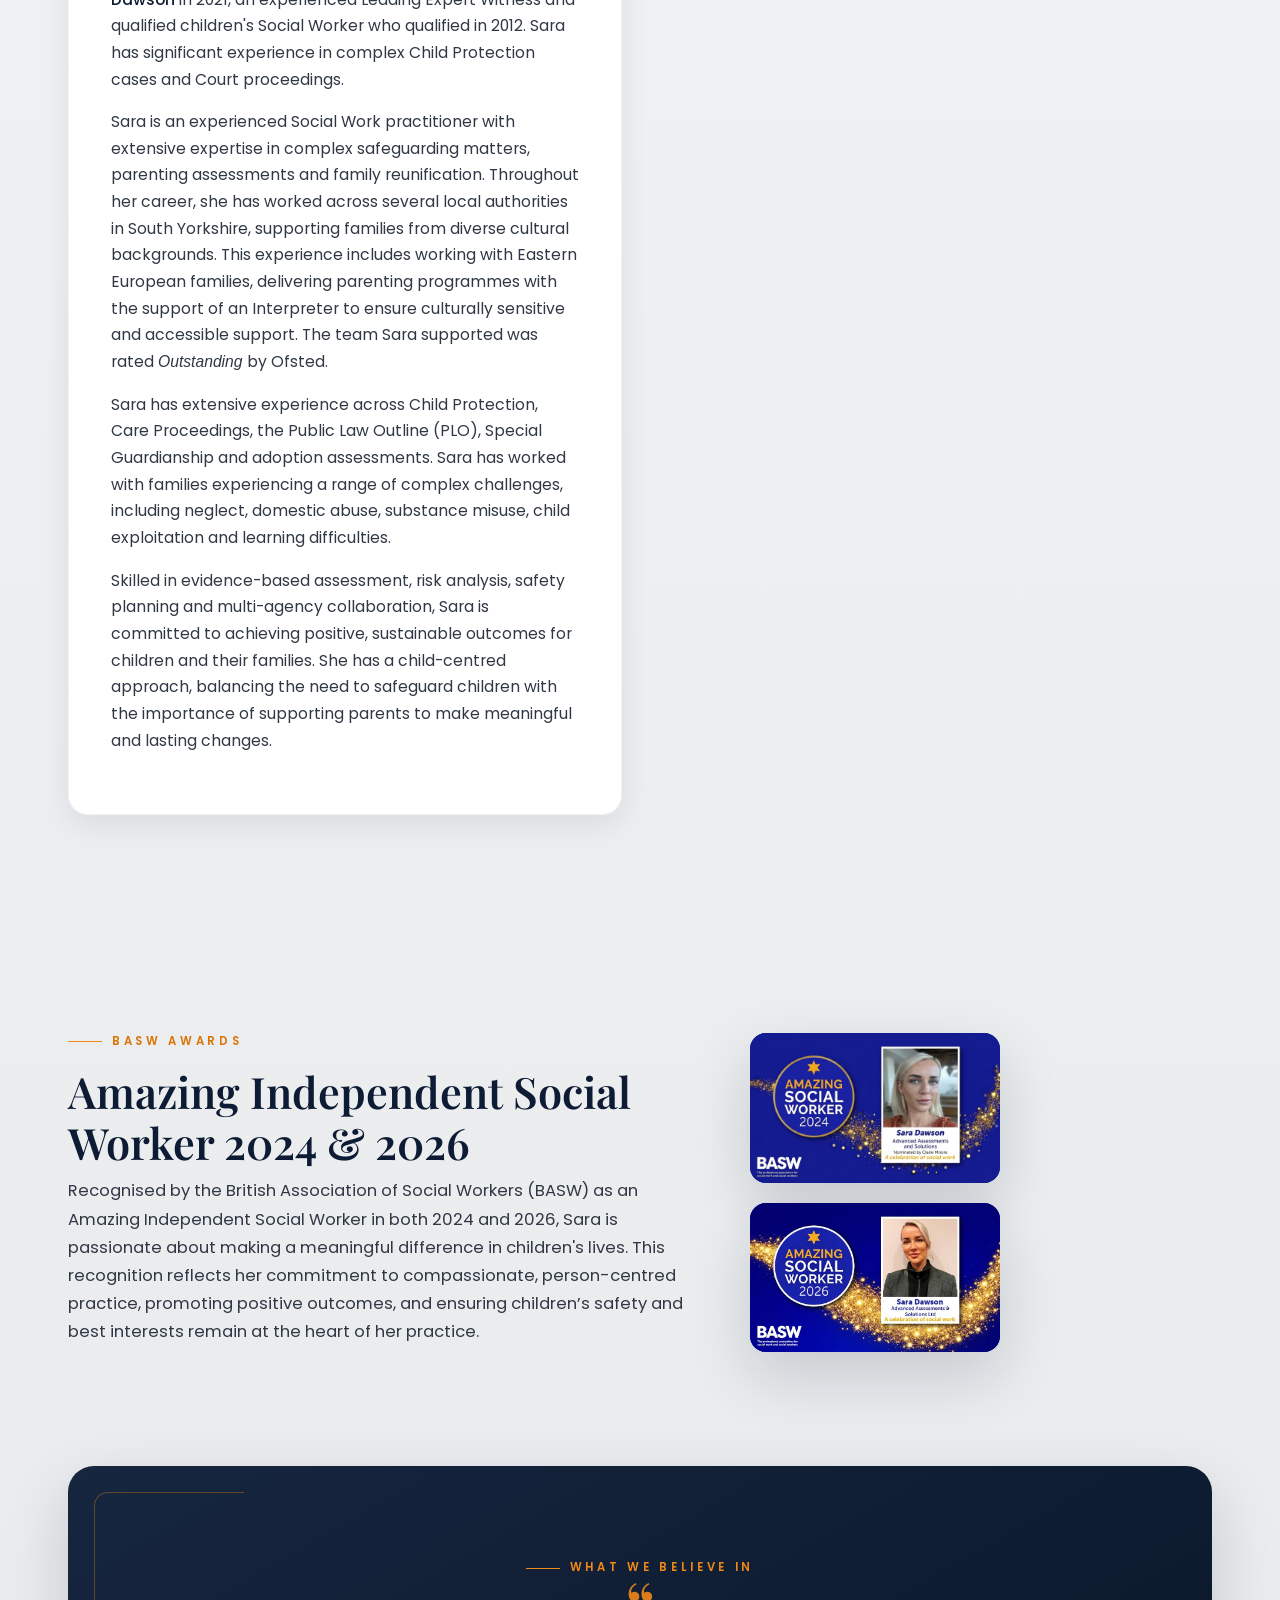
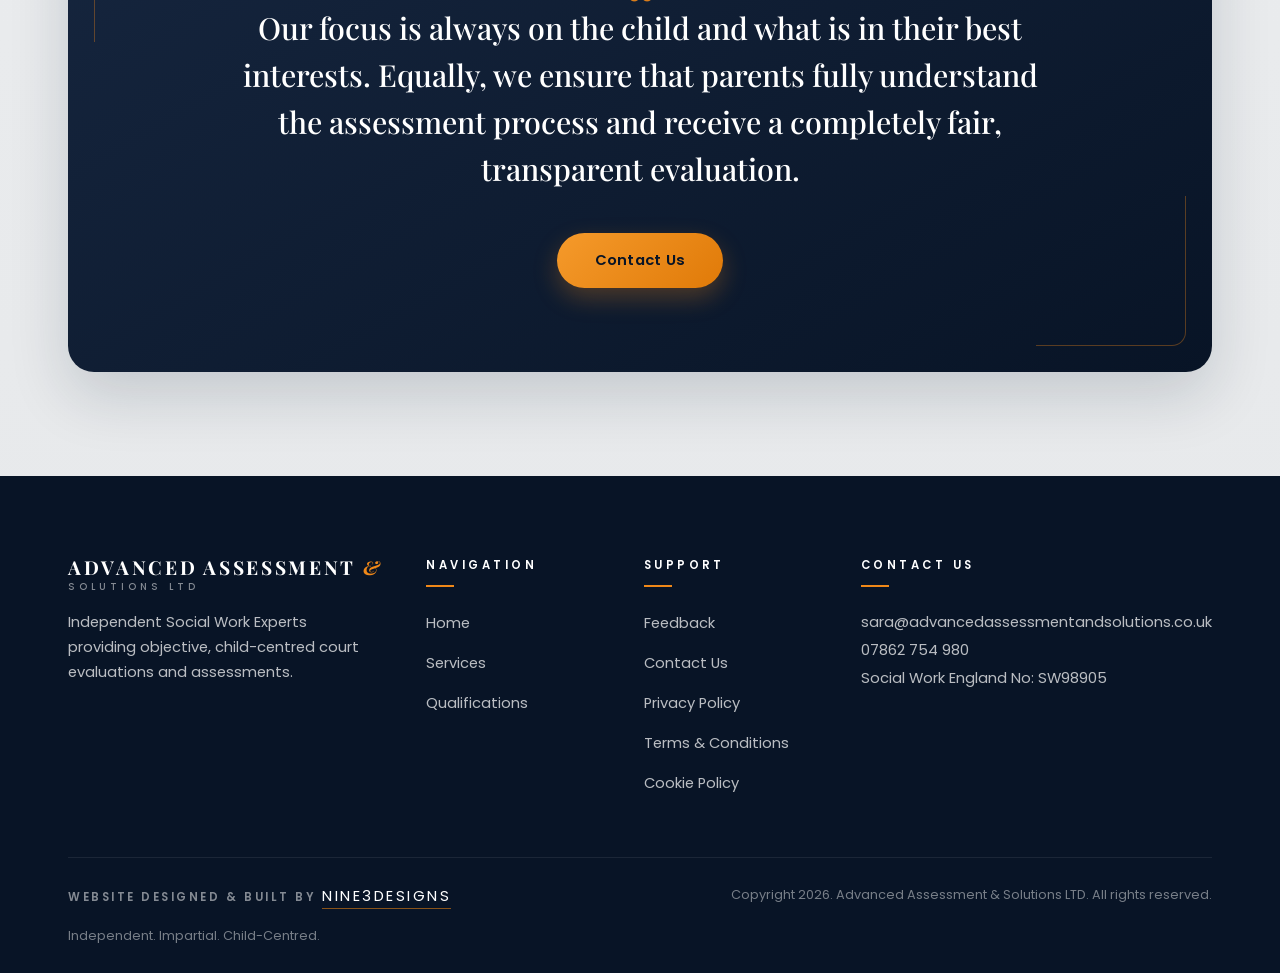
==== commit e32628d6: "v" ====
--- a/index.html
+++ b/index.html
@@ -131,7 +131,7 @@
       <article class="card reveal">
         <span class="card-num">01</span>
         <h3>Meet Sara</h3>
-        <p>Advanced Assessment &amp; Solutions was created by <b>Sara Dawson</b> in 2021, an experienced Leading Expert Witness and qualified children's Social Worker who qualified in 2021. Sara has significant experience in complex Child Protection cases and Court proceedings.</p>
+        <p>Advanced Assessment &amp; Solutions was created by <b>Sara Dawson</b> in 2021, an experienced Leading Expert Witness and qualified children's Social Worker who qualified in 2012. Sara has significant experience in complex Child Protection cases and Court proceedings.</p>
         <p>Sara is an experienced Social Work practitioner with extensive expertise in complex safeguarding matters, parenting assessments and family reunification. Throughout her career, she has worked across several local authorities in South Yorkshire, supporting families from diverse cultural backgrounds. This experience includes working with Eastern European families, delivering parenting programmes with the support of an Interpreter to ensure culturally sensitive and accessible support. The team Sara supported was rated <i>Outstanding</i> by Ofsted.</p>
         <p>Sara has extensive experience across Child Protection, Care Proceedings, the Public Law Outline (PLO), Special Guardianship and adoption assessments. Sara has worked with families experiencing a range of complex challenges, including neglect, domestic abuse, substance misuse, child exploitation and learning difficulties.</p>
         <p>Skilled in evidence-based assessment, risk analysis, safety planning and multi-agency collaboration, Sara is committed to achieving positive, sustainable outcomes for children and their families. She has a child-centred approach, balancing the need to safeguard children with the importance of supporting parents to make meaningful and lasting changes.</p>
--- a/assets/css/style.css
+++ b/assets/css/style.css
@@ -574,3 +574,27 @@
       .quote-rail::-webkit-scrollbar{display:none}
     }
     .nav-links li.nav-close-item{width:auto;right:20px;left:auto;top:22px}
+
+/* --- feedback polish (round 9) --- */
+.n3-feedback-polish{display:none}
+.quote-rail{align-items:start}
+.duo{display:grid;grid-template-columns:1fr 1fr;gap:32px;align-items:start}
+@media(max-width:900px){
+  .duo{grid-template-columns:1fr;gap:18px}
+}
+@media(max-width:640px){
+  .quote-card{padding:26px 20px 22px}
+  .quote-card p{font-size:1.02rem;margin:28px 0 14px;line-height:1.65}
+  .quote-rail{display:flex;flex-direction:row;overflow-x:auto;scroll-snap-type:x mandatory;gap:14px;padding:4px 24px 18px;margin:0 -20px;scrollbar-width:none;-webkit-overflow-scrolling:touch}
+  .quote-rail .quote-card{flex:0 0 86%;scroll-snap-align:center;margin-bottom:0}
+  .quote-rail::-webkit-scrollbar{display:none}
+  .fb-page .section-head{margin:36px 0 22px!important}
+  .fb-page .form-card{margin-top:36px!important}
+  .form-row{grid-template-columns:1fr!important;gap:0!important}
+  .form-card{padding:30px 22px}
+  .contact-grid{gap:26px}
+  .contact-pills{margin:14px 0 20px;padding:16px 16px;gap:10px}
+  .contact-grid > div > p{text-align:left}
+  .award-photos{gap:26px;align-items:center}
+  .award-photo{width:min(320px,88vw);max-width:none}
+}
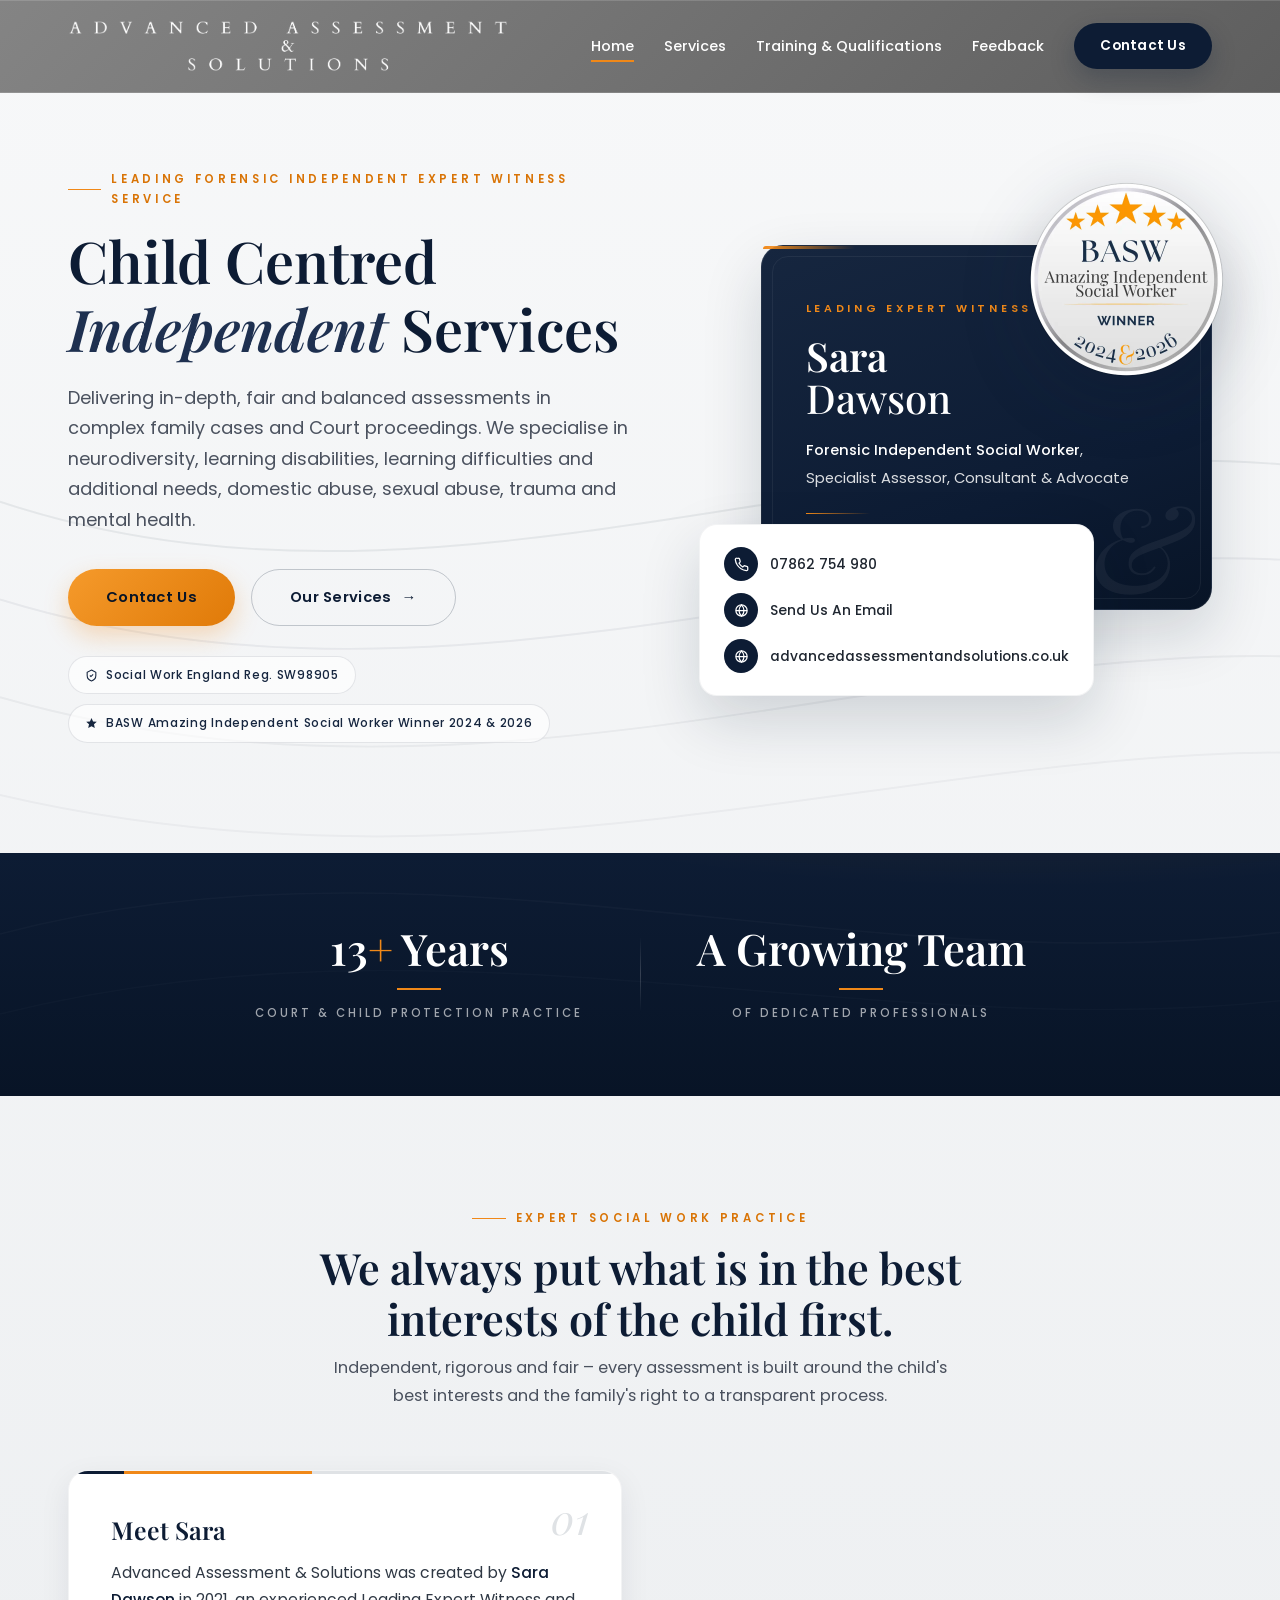
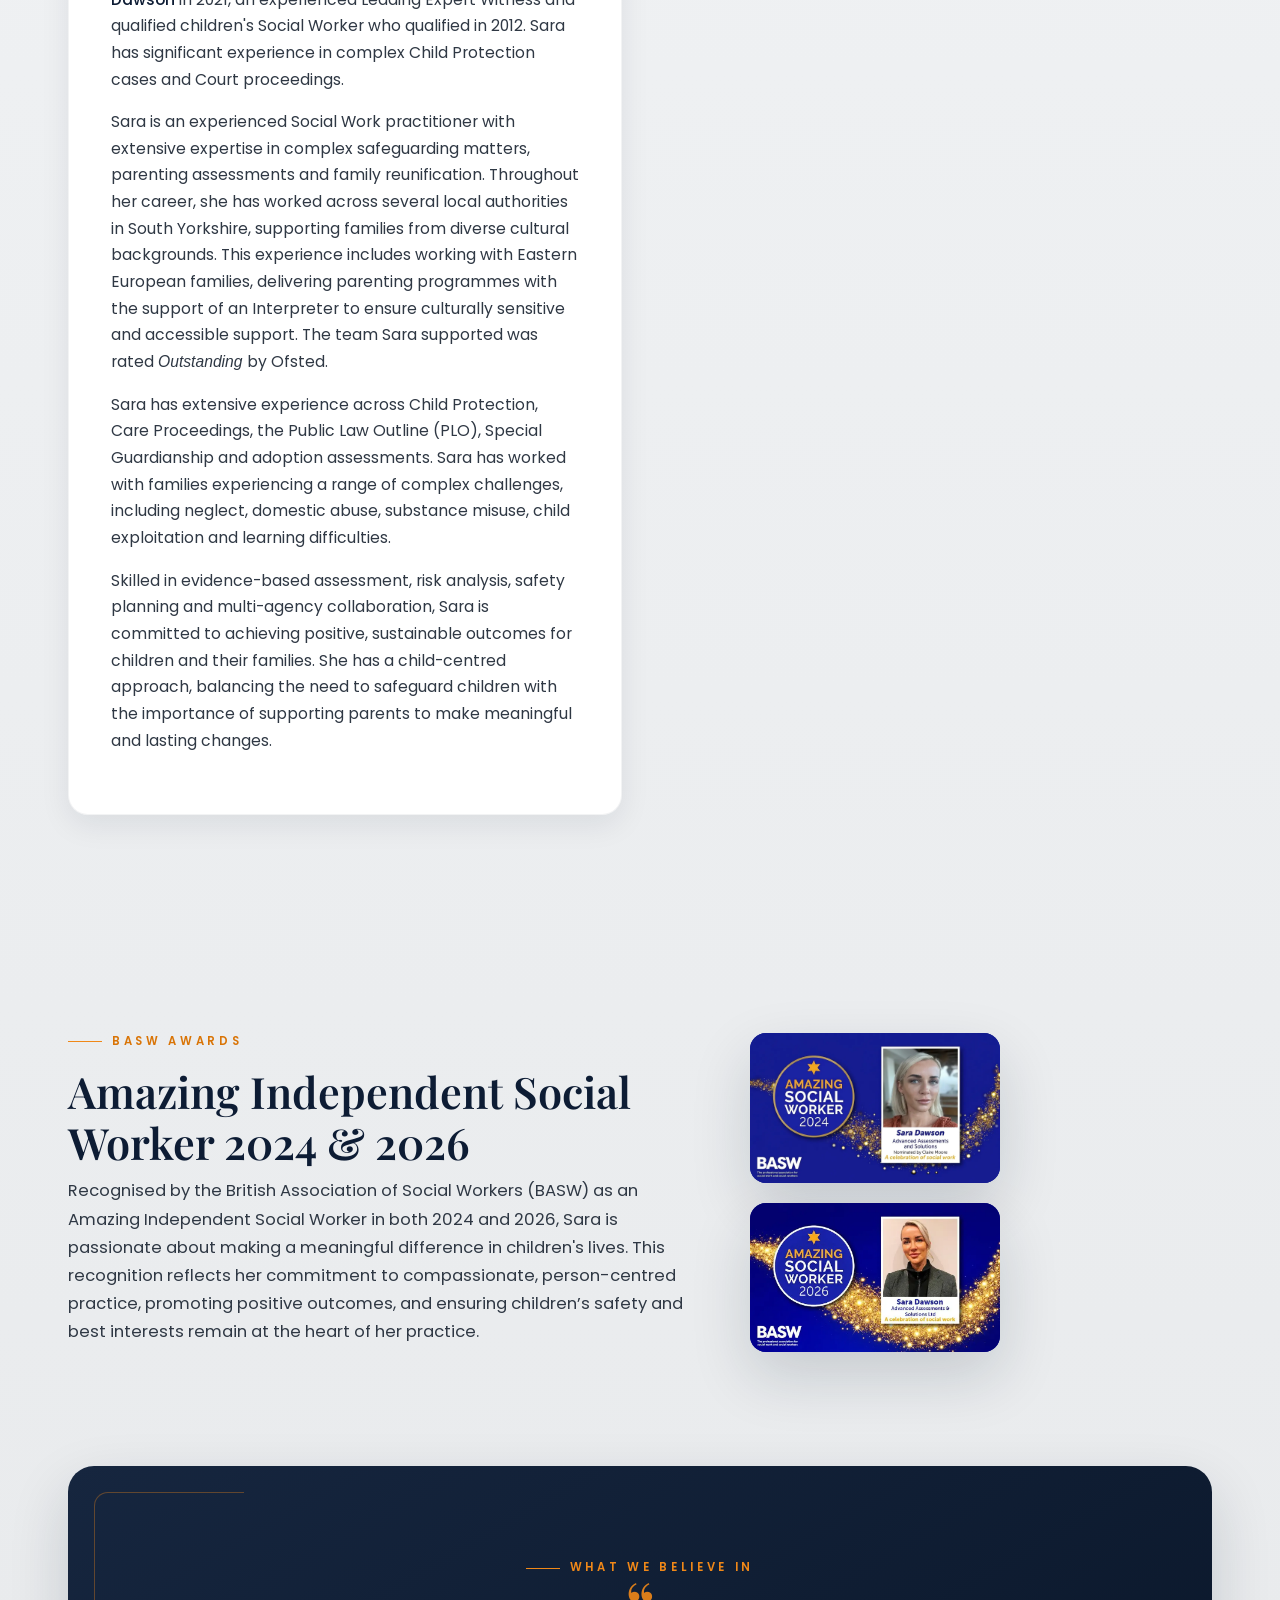
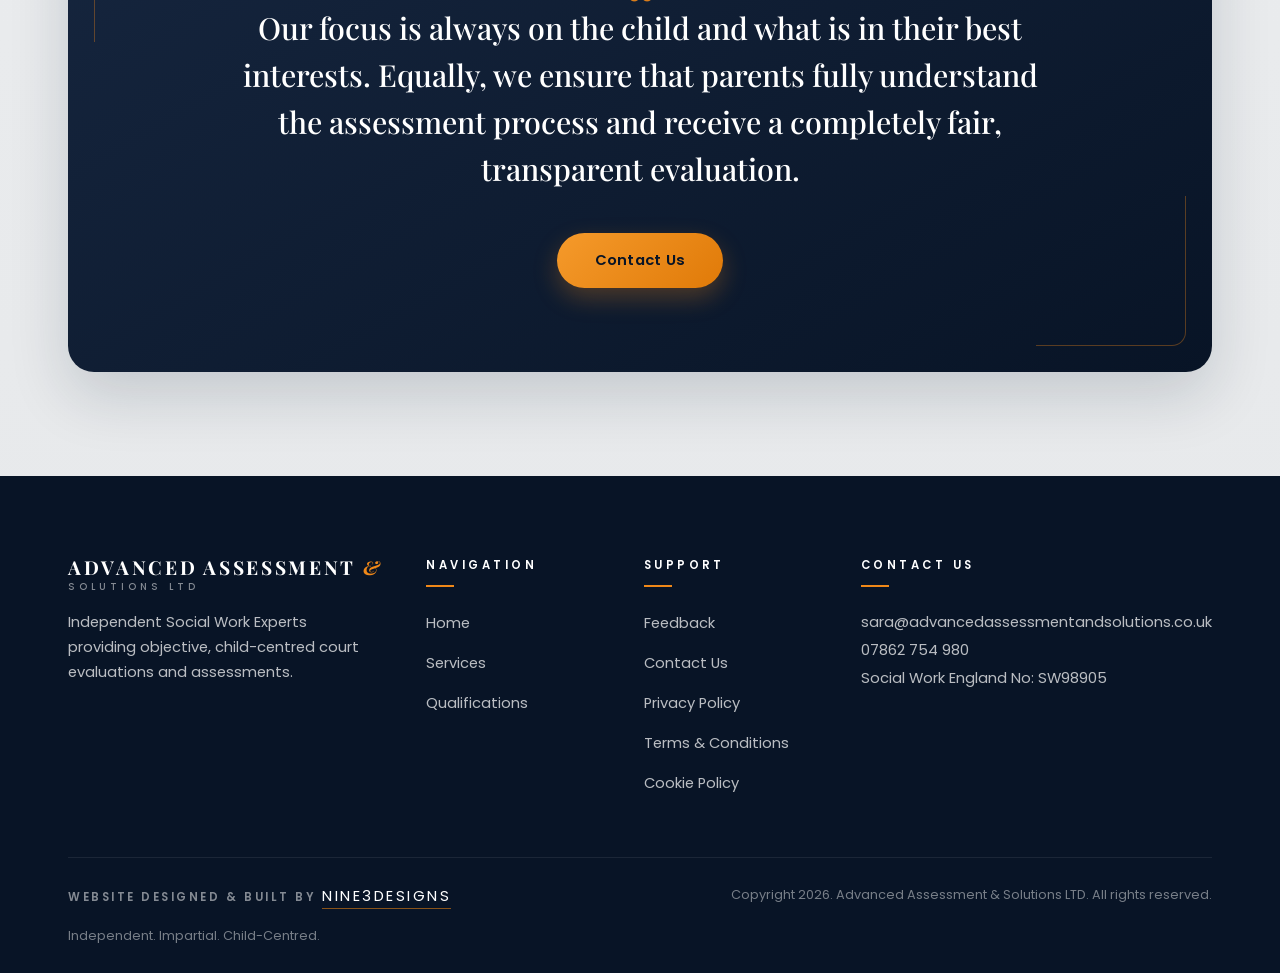
==== commit 3586ce00: "f" ====
--- a/index.html
+++ b/index.html
@@ -16,7 +16,7 @@
 <!-- ================= HEADER ================= -->
 <header class="header" id="header">
   <div class="container nav-container">
-    <a href="index.html" class="brand-logo" aria-label="Advanced Assessment &amp; Solutions Ltd — Home">
+    <a href="index.html" class="brand-logo" aria-label="Advanced Assessment &amp; Solutions Ltd – Home">
       <img src="assets/images/logo-nav.png" alt="Advanced Assessment & Solutions Ltd">
     </a>
     <ul class="nav-links" id="navLinks">
@@ -65,7 +65,7 @@
 
     <div class="hero-visual">
       <div class="medallion">
-        <img src="assets/images/basw-medallion.png" width="200" height="200" alt="BASW Amazing Independent Social Worker Winner 2024 &amp; 2026">
+        <img src="assets/images/basw-medallion.webp" width="200" height="200" alt="BASW Amazing Independent Social Worker Winner 2024 &amp; 2026">
       </div>
 
       <div class="cred-panel">
@@ -125,7 +125,7 @@
     <div class="section-head reveal">
       <span class="kicker" style="justify-content:center">Expert Social Work Practice</span>
       <h2 class="h2">We always put what is in the best interests of the child first.</h2>
-      <p class="sub">Independent, rigorous and fair — every assessment is built around the child's best interests and the family's right to a transparent process.</p>
+      <p class="sub">Independent, rigorous and fair – every assessment is built around the child's best interests and the family's right to a transparent process.</p>
     </div>
     <div class="expertise-grid">
       <article class="card reveal">
@@ -151,10 +151,10 @@
       </div>
       <div class="award-photos reveal" style="--d:.15s">
         <figure class="award-photo">
-          <img src="assets/images/basw-2024.jpg" alt="Sara Dawson &mdash; BASW Amazing Independent Social Worker 2024">
+          <img src="assets/images/basw-2024.webp" loading="lazy" decoding="async" alt="Sara Dawson &ndash; BASW Amazing Independent Social Worker 2024">
         </figure>
         <figure class="award-photo">
-          <img src="assets/images/basw-2026.png" alt="Sara Dawson &mdash; BASW Amazing Independent Social Worker 2026">
+          <img src="assets/images/basw-2026.webp" loading="lazy" decoding="async" alt="Sara Dawson &ndash; BASW Amazing Independent Social Worker 2026">
         </figure>
       </div>
     </div>
@@ -179,6 +179,8 @@
 </section>
 
 <!-- ================= FOOTER ================= -->
+<div class="next-page"><a class="btn btn-navy" href="services.html">Next: Services &rarr;</a></div>
+
 <footer class="footer">
   <div class="container">
     <div class="footer-grid">
--- a/assets/css/style.css
+++ b/assets/css/style.css
@@ -598,3 +598,15 @@
   .award-photos{gap:26px;align-items:center}
   .award-photo{width:min(320px,88vw);max-width:none}
 }
+
+/* --- v12: mobile perf --- */
+@media(max-width:640px){
+  .card,.quote-card,.info-card,.form-card{box-shadow:0 6px 18px rgba(13,28,52,.07)}
+  .card:hover,.quote-card:hover{transform:none;box-shadow:0 6px 18px rgba(13,28,52,.07)}
+}
+.next-page{display:none;padding:0 24px 46px;text-align:center}
+.next-page a.btn{display:inline-block;min-width:min(420px,100%)}
+@media(max-width:640px){.next-page{display:block}}
+.fb-form{background:var(--navy-900);border-color:rgba(255,255,255,.08)}
+.fb-form h3{color:#fff}
+.fb-form .form-group label{color:var(--amber)}
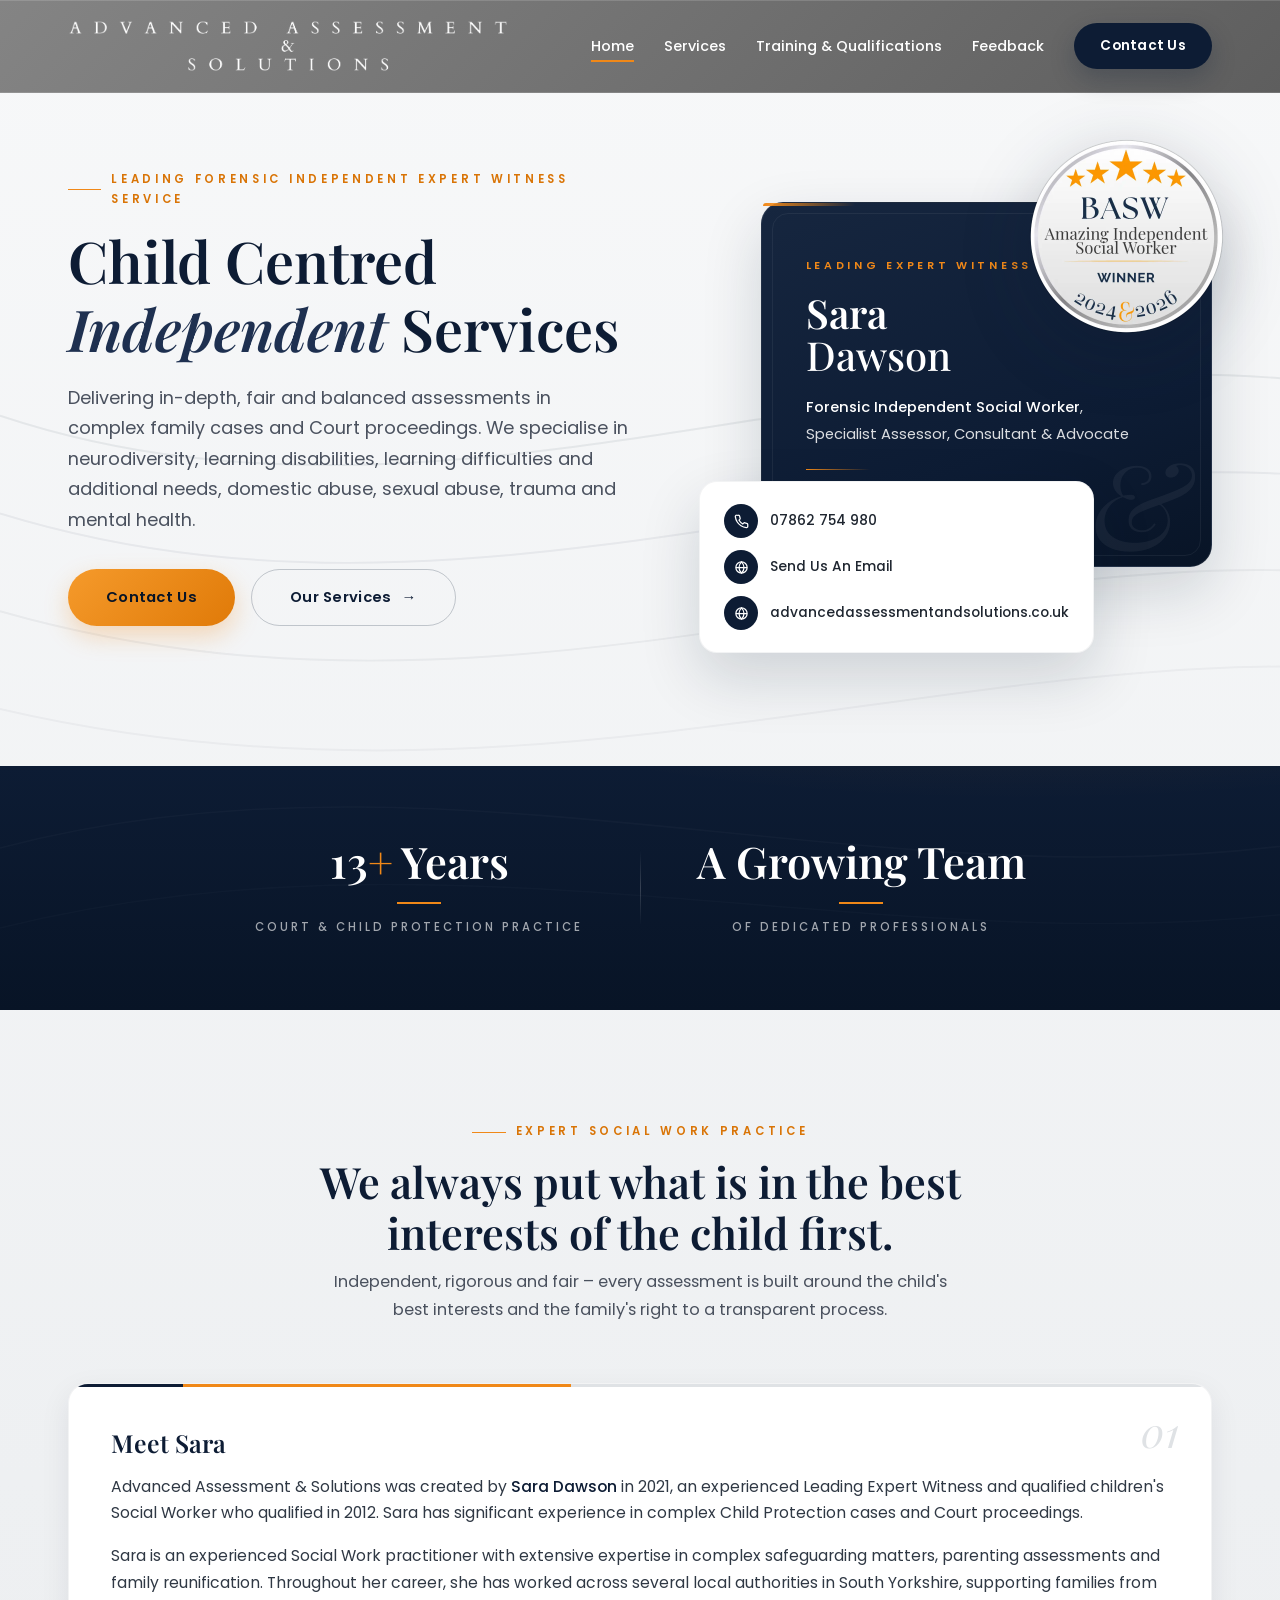
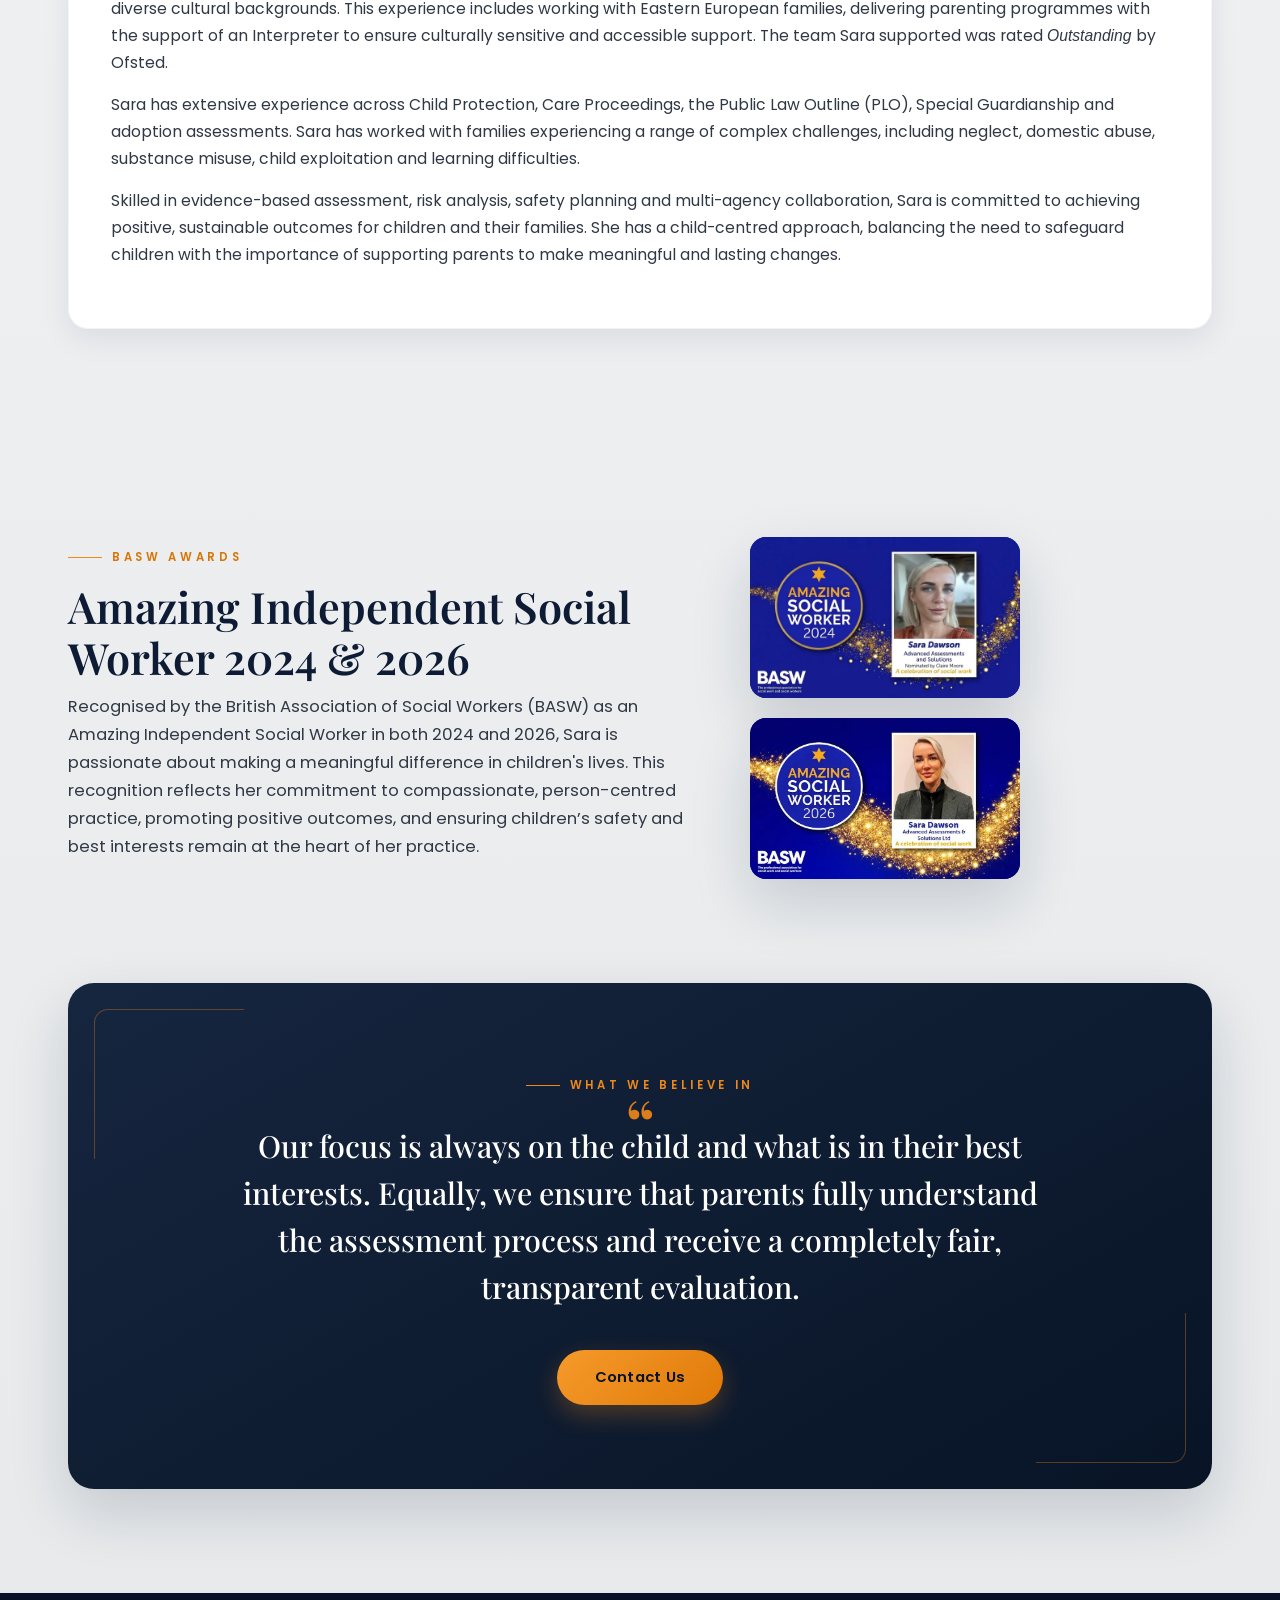
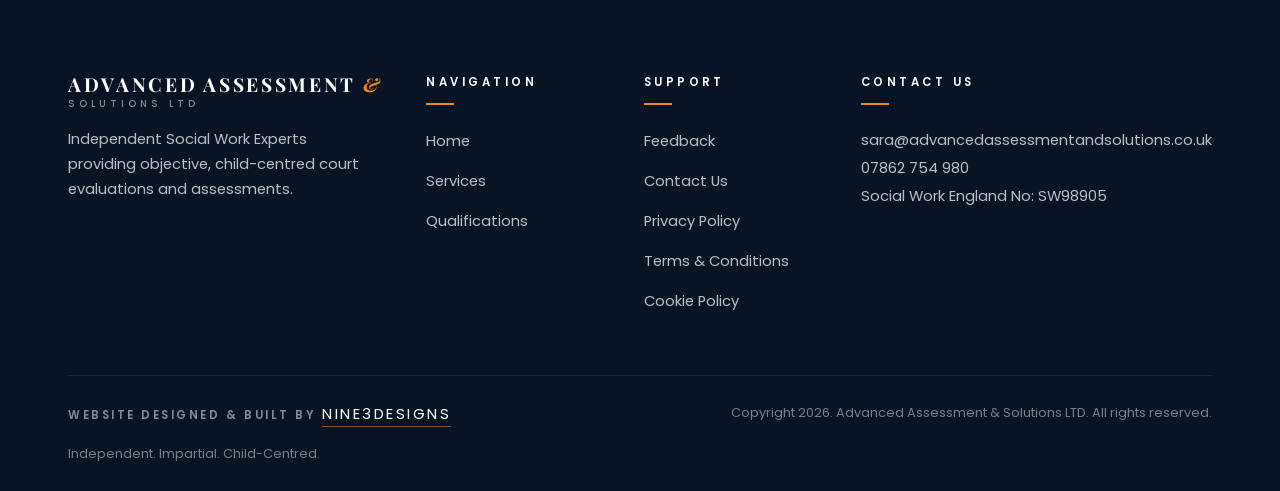
==== commit aaca156f: "v" ====
--- a/index.html
+++ b/index.html
@@ -51,16 +51,8 @@
         <a href="contact.html" class="btn btn-primary">Contact Us</a>
         <a href="services.html" class="btn btn-ghost">Our Services <span class="arrow">&rarr;</span></a>
       </div>
-      <div class="hero-trust">
-        <span class="trust-chip">
-          <svg viewBox="0 0 24 24" fill="none" stroke="currentColor" stroke-width="2"><path d="M12 2l8 4v6c0 5-3.5 8.5-8 10-4.5-1.5-8-5-8-10V6l8-4z"/><path d="M9 12l2 2 4-4"/></svg>
-          Social Work England Reg. SW98905
-        </span>
-        <span class="trust-chip">
-          <svg viewBox="0 0 24 24" fill="currentColor"><path d="M12 2l2.9 6.3 6.9.6-5.2 4.6 1.5 6.7L12 16.9 5.9 20.2l1.5-6.7L2.2 8.9l6.9-.6L12 2z"/></svg>
-          BASW Amazing Independent Social Worker Winner 2024 &amp; 2026
-        </span>
-      </div>
+   
+      
     </div>
 
     <div class="hero-visual">
@@ -78,7 +70,7 @@
         <div class="cred-divider"></div>
         <span class="cred-reg"><span class="dot"></span> Social Work England No: SW98905</span>
       </div>
-
+<BR><BR><BR>
       <div class="contact-card">
         <a class="pill" href="tel:07862754980">
           <span class="icon"><svg viewBox="0 0 24 24" fill="none" stroke="currentColor" stroke-width="2"><path d="M22 16.9v3a2 2 0 0 1-2.2 2 19.8 19.8 0 0 1-8.6-3.1 19.5 19.5 0 0 1-6-6A19.8 19.8 0 0 1 2.1 4.2 2 2 0 0 1 4.1 2h3a2 2 0 0 1 2 1.7c.13.96.36 1.9.7 2.8a2 2 0 0 1-.45 2.1L8.1 9.9a16 16 0 0 0 6 6l1.3-1.3a2 2 0 0 1 2.1-.45c.9.34 1.84.57 2.8.7A2 2 0 0 1 22 16.9z"/></svg></span>
--- a/assets/css/style.css
+++ b/assets/css/style.css
@@ -610,3 +610,14 @@
 .fb-form{background:var(--navy-900);border-color:rgba(255,255,255,.08)}
 .fb-form h3{color:#fff}
 .fb-form .form-group label{color:var(--amber)}
+
+/* --- v13: width tweaks --- */
+@media(min-width:901px){
+  .expertise-grid > article:first-child:last-child{grid-column:1/-1}
+}
+.award-photo{max-width:270px}
+@media(max-width:640px){
+  .award-photo{width:min(340px,90vw)}
+  .quote-rail .quote-card{flex:0 0 92%}
+  .quote-rail{padding:4px 16px 18px}
+}
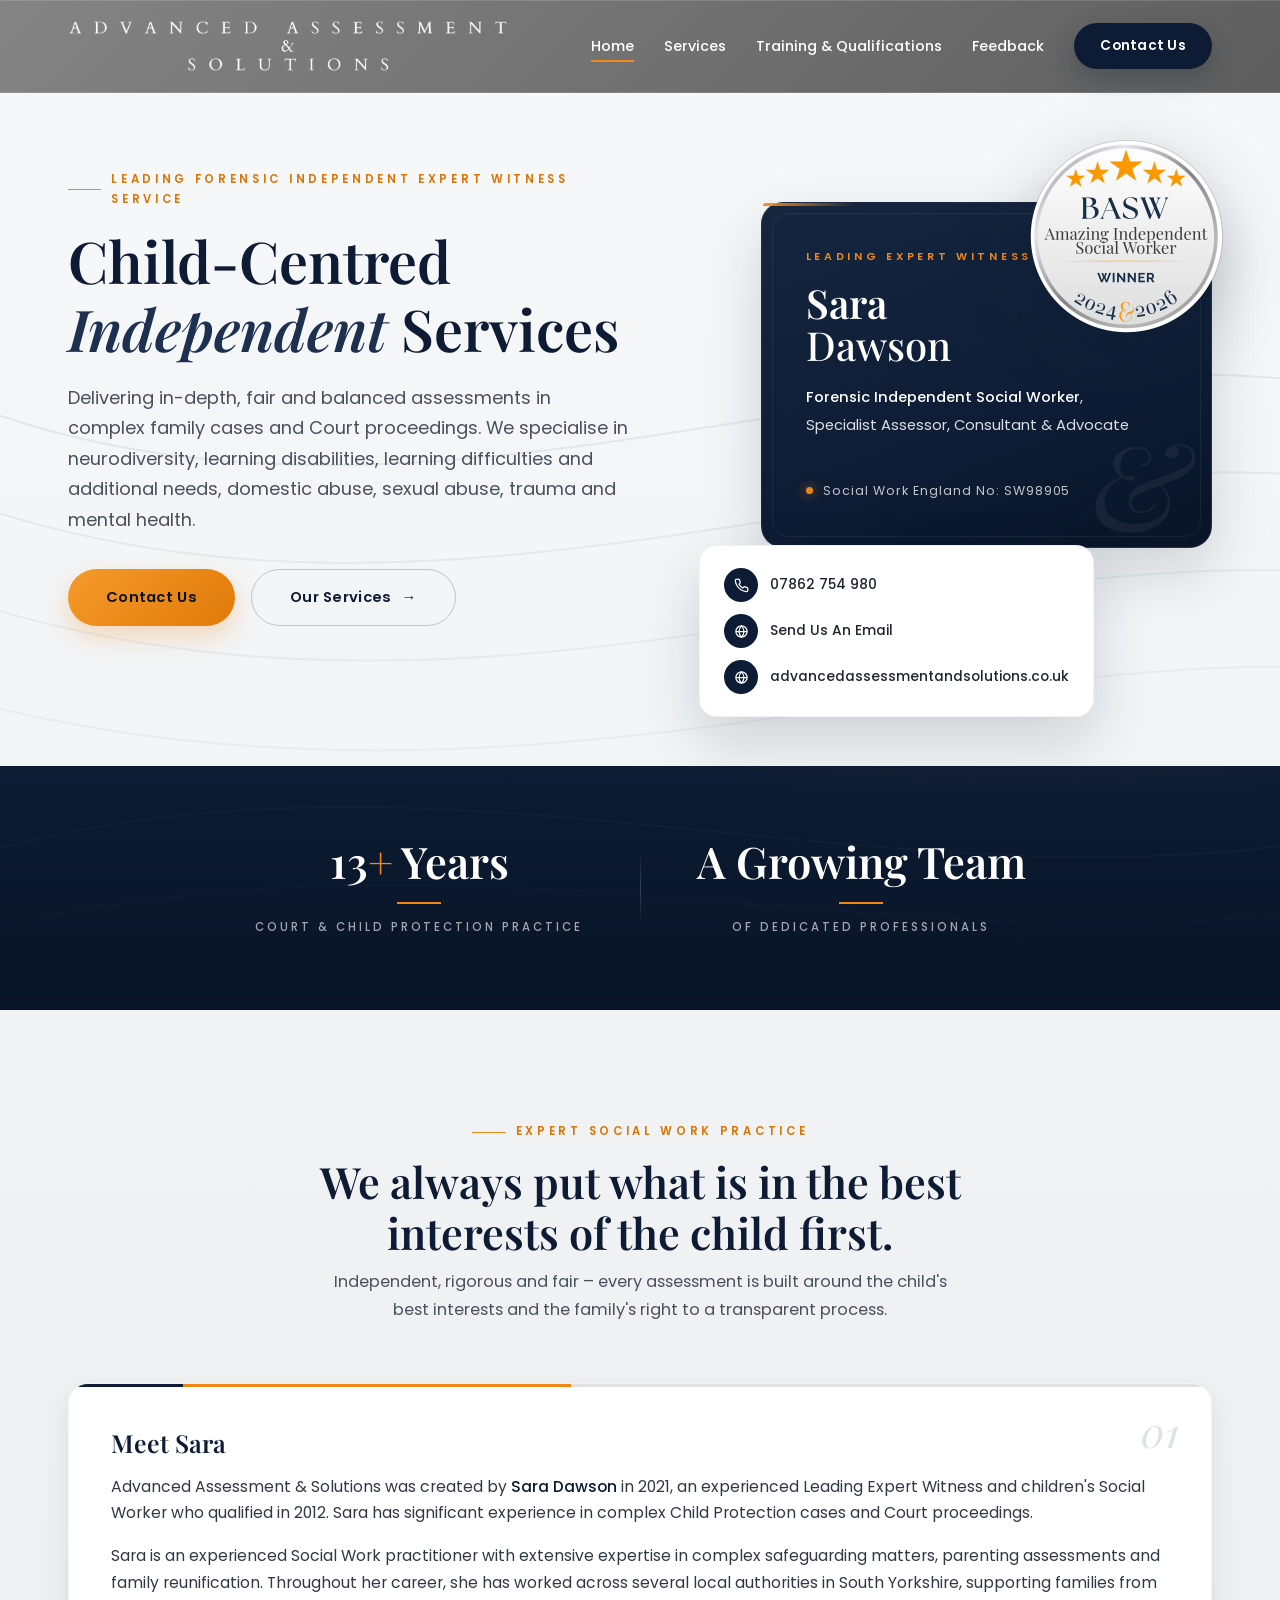
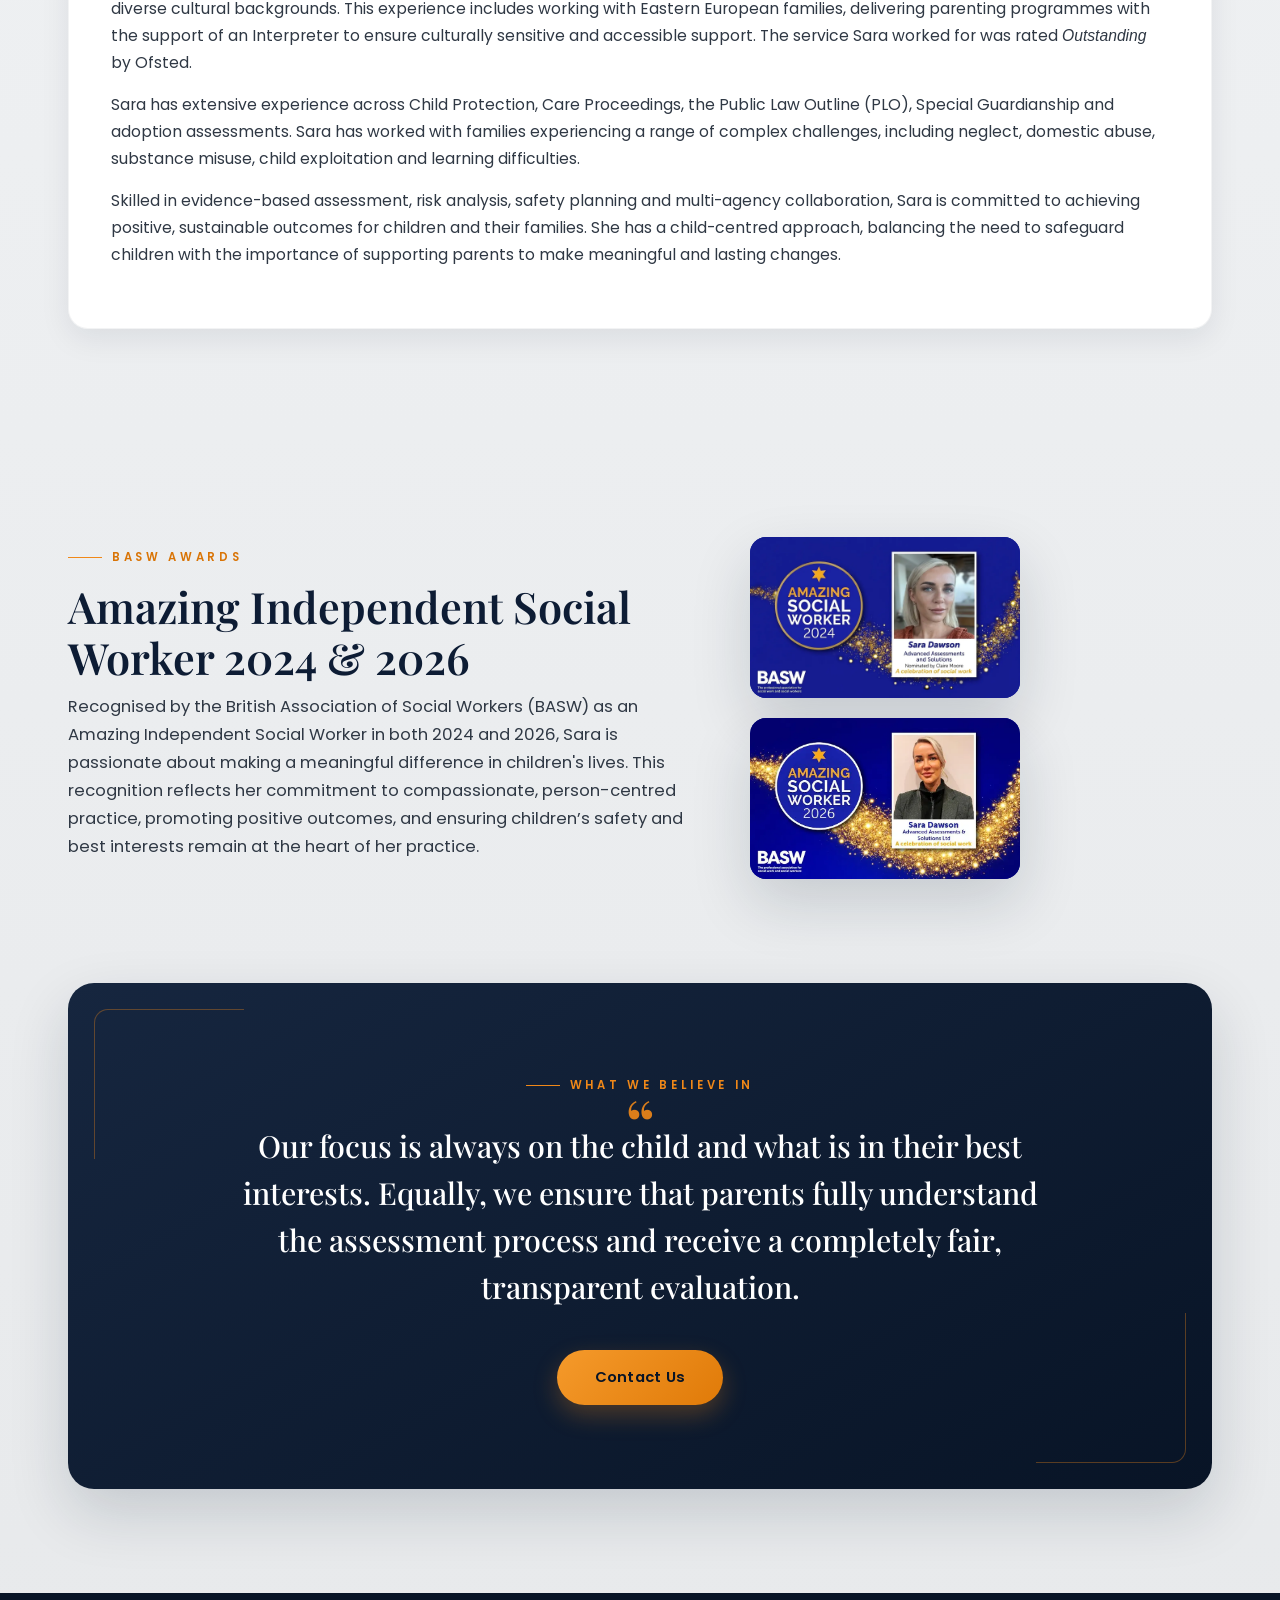
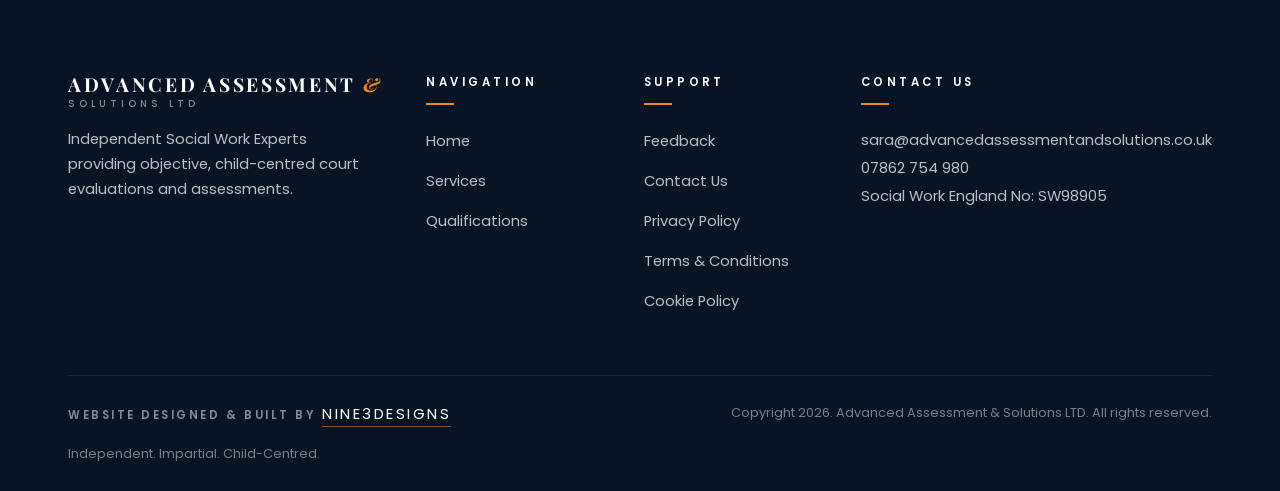
==== commit 63aa02cf: "v16: proofread fixes + contact page reword" ====
--- a/index.html
+++ b/index.html
@@ -45,7 +45,7 @@
   <div class="container hero-grid">
     <div class="hero-copy">
       <span class="kicker">Leading Forensic Independent Expert Witness Service</span>
-      <h1>Child Centred <em>Independent</em> Services</h1>
+      <h1>Child-Centred <em>Independent</em> Services</h1>
       <p class="lead">Delivering in-depth, fair and balanced assessments in complex family cases and Court proceedings. We specialise in neurodiversity, learning disabilities, learning difficulties and additional needs, domestic abuse, sexual abuse, trauma and mental health.</p>
       <div class="hero-ctas">
         <a href="contact.html" class="btn btn-primary">Contact Us</a>
@@ -123,8 +123,8 @@
       <article class="card reveal">
         <span class="card-num">01</span>
         <h3>Meet Sara</h3>
-        <p>Advanced Assessment &amp; Solutions was created by <b>Sara Dawson</b> in 2021, an experienced Leading Expert Witness and qualified children's Social Worker who qualified in 2012. Sara has significant experience in complex Child Protection cases and Court proceedings.</p>
-        <p>Sara is an experienced Social Work practitioner with extensive expertise in complex safeguarding matters, parenting assessments and family reunification. Throughout her career, she has worked across several local authorities in South Yorkshire, supporting families from diverse cultural backgrounds. This experience includes working with Eastern European families, delivering parenting programmes with the support of an Interpreter to ensure culturally sensitive and accessible support. The team Sara supported was rated <i>Outstanding</i> by Ofsted.</p>
+        <p>Advanced Assessment &amp; Solutions was created by <b>Sara Dawson</b> in 2021, an experienced Leading Expert Witness and children's Social Worker who qualified in 2012. Sara has significant experience in complex Child Protection cases and Court proceedings.</p>
+        <p>Sara is an experienced Social Work practitioner with extensive expertise in complex safeguarding matters, parenting assessments and family reunification. Throughout her career, she has worked across several local authorities in South Yorkshire, supporting families from diverse cultural backgrounds. This experience includes working with Eastern European families, delivering parenting programmes with the support of an Interpreter to ensure culturally sensitive and accessible support. The service Sara worked for was rated <i>Outstanding</i> by Ofsted.</p>
         <p>Sara has extensive experience across Child Protection, Care Proceedings, the Public Law Outline (PLO), Special Guardianship and adoption assessments. Sara has worked with families experiencing a range of complex challenges, including neglect, domestic abuse, substance misuse, child exploitation and learning difficulties.</p>
         <p>Skilled in evidence-based assessment, risk analysis, safety planning and multi-agency collaboration, Sara is committed to achieving positive, sustainable outcomes for children and their families. She has a child-centred approach, balancing the need to safeguard children with the importance of supporting parents to make meaningful and lasting changes.</p>
       </article>
--- a/assets/css/style.css
+++ b/assets/css/style.css
@@ -621,3 +621,18 @@
   .quote-rail .quote-card{flex:0 0 92%}
   .quote-rail{padding:4px 16px 18px}
 }
+
+/* --- v14: hero reg visibility + quote grid tidying --- */
+@media(min-width:641px){
+  .cred-panel{inset:6% 0 22% 12%}
+  .contact-card{bottom:-64px}
+  .quote-rail{align-items:stretch}
+  .quote-card{display:flex;flex-direction:column}
+  .quote-card .who{margin-top:auto}
+}
+
+/* --- v15: feedback read-more toggles --- */
+.quote-card p.qclip{display:-webkit-box;-webkit-box-orient:vertical;-webkit-line-clamp:4;overflow:hidden}
+.quote-card p.qclip.qclip-open{display:block;-webkit-line-clamp:unset}
+.read-more{display:inline-block;align-self:flex-start;margin-top:2px;font:600 .78rem/1 var(--sans);color:var(--amber-deep);cursor:pointer;background:none;border:0;padding:0;letter-spacing:.04em;text-transform:uppercase}
+.read-more:hover{text-decoration:underline}
